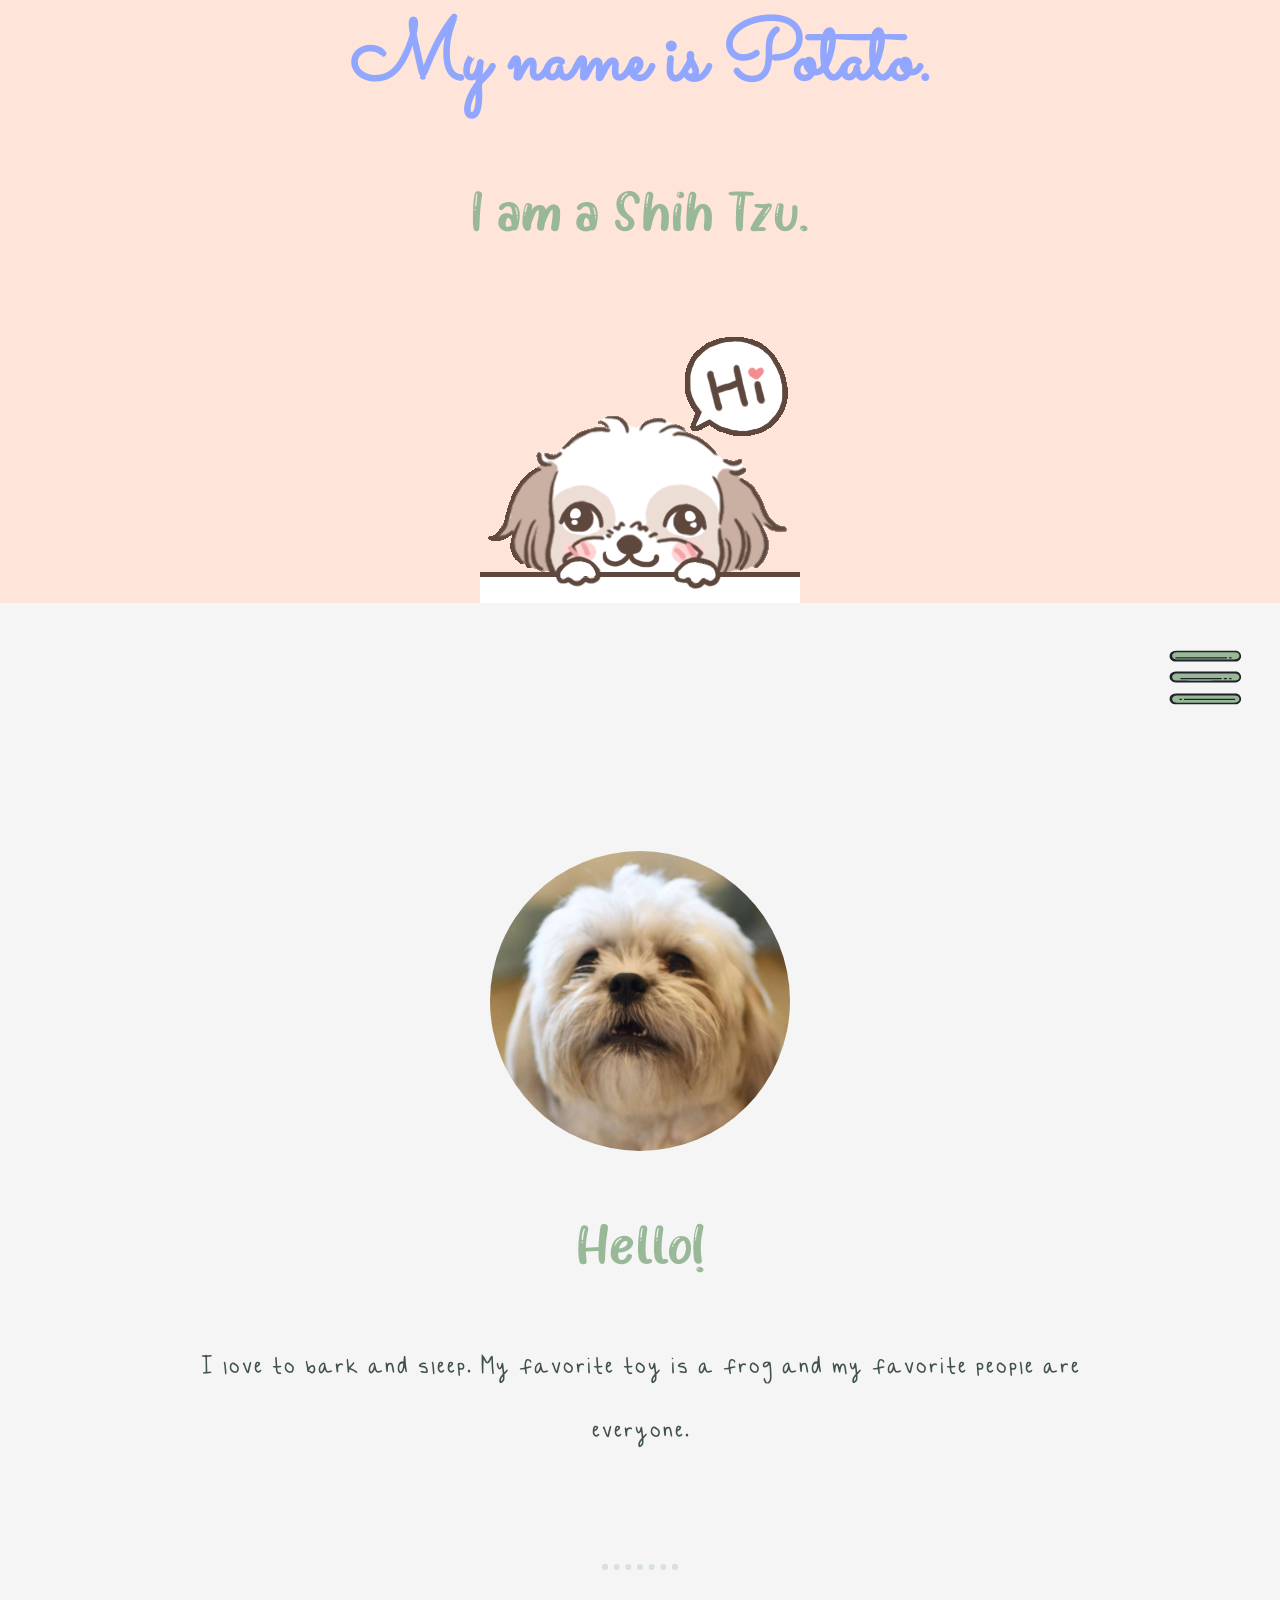
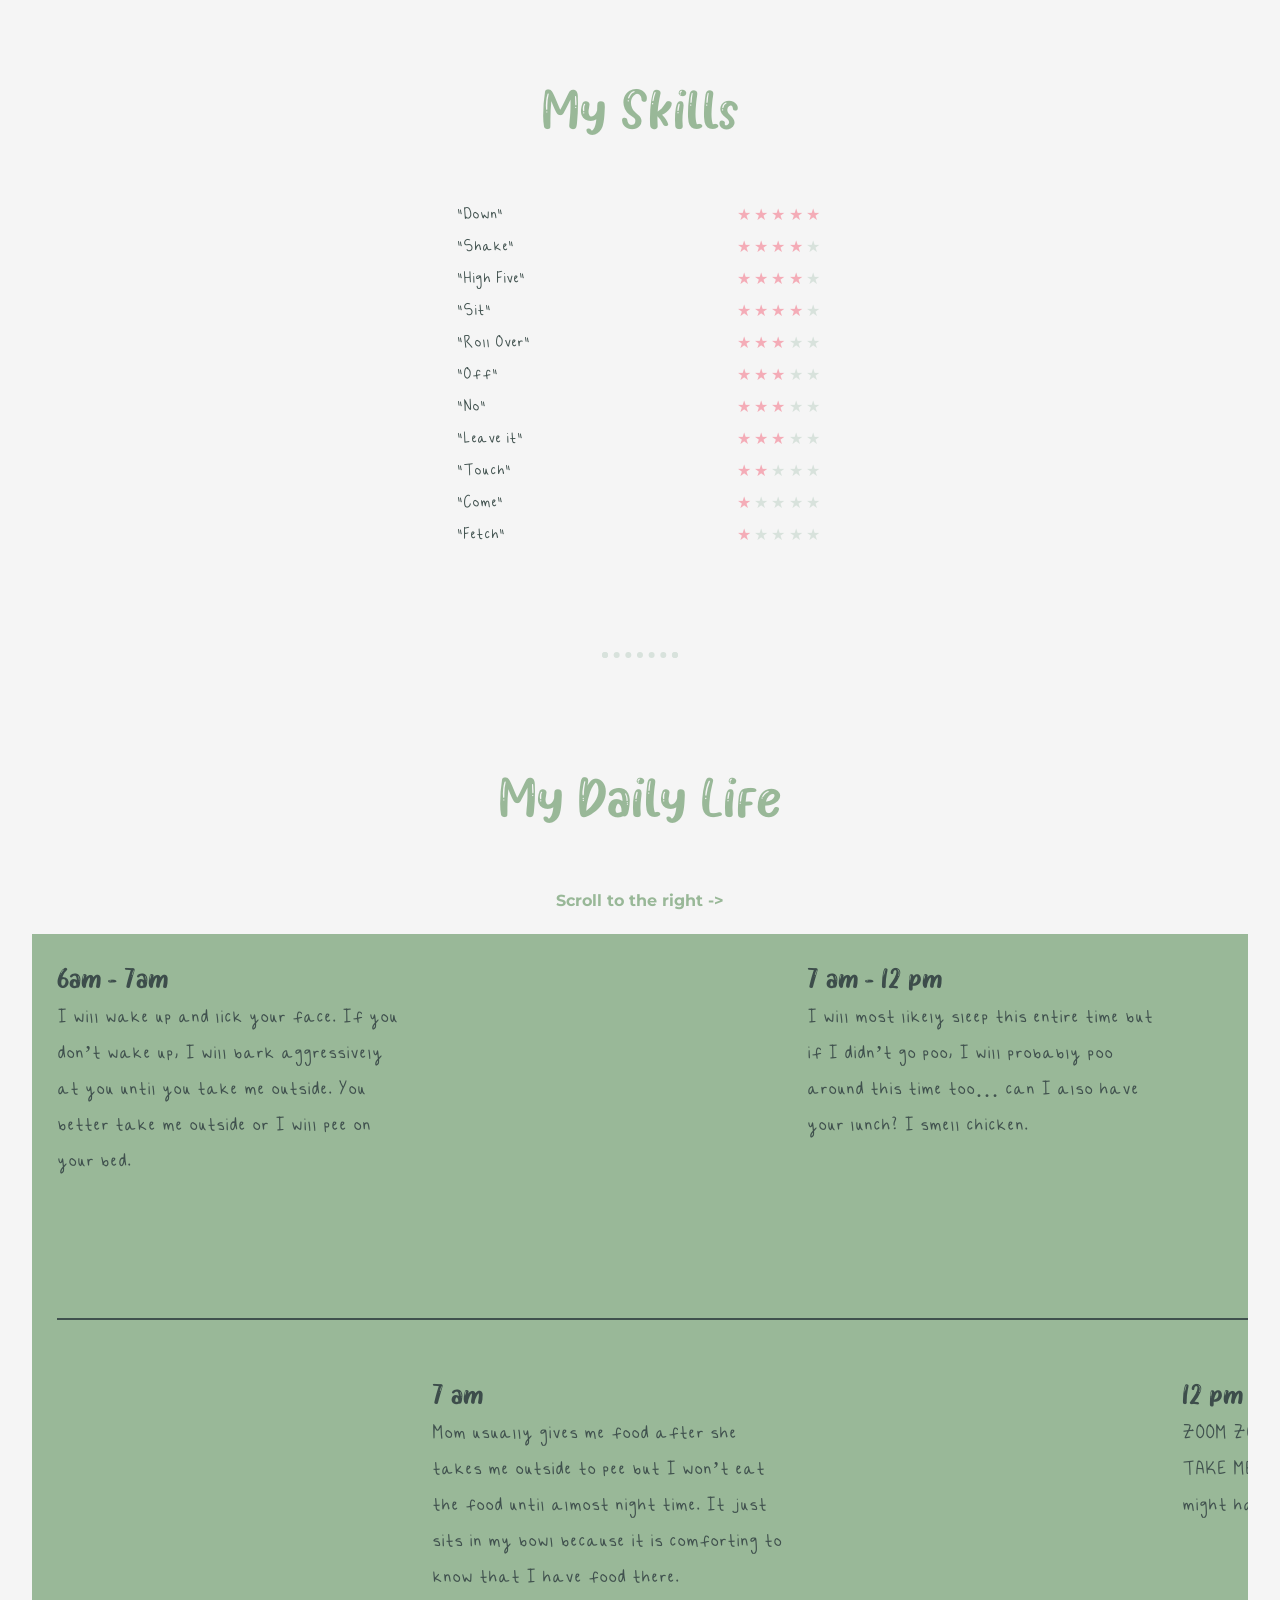
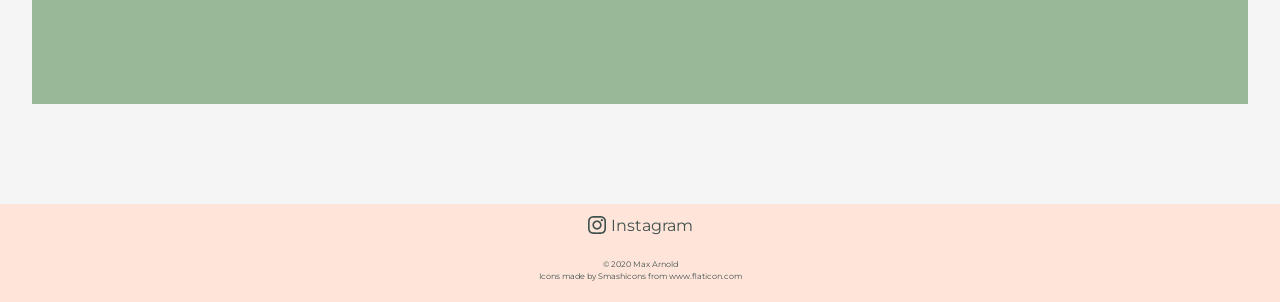
==== index.html @ bcbcc89c "added new hamburger menu" ====
<!DOCTYPE html>

<html lang="en-US"">

<head>
    <title>Potato</title>
    <meta http-equiv="content-type" content="text/html;charset=utf-8">
    <meta name="viewport" content="width=device-width, initial-scale=1">
    <!-- <meta name="description" content="Max's personal website. It's a work in progress.">
    <meta property="og:image" content="img/max_at_engineering.jpg">
    <meta property="og:description" content="Max's personal website. It's a work in progress.">
    <meta property="og:title" content="Max Arnold">
    <meta name="twitter:title" content="Max Arnold"> -->
    <link rel="shortcut icon" href="favicon/favicon_stock/favicon.ico" type="image/x-icon">
    <link rel="apple-touch-icon" sizes="180x180" href="favicon/favicon_stock/apple-touch-icon.png">
    <link rel="icon" type="image/png" sizes="32x32" href="favicon/favicon_stock/favicon-32x32.png">
    <link rel="icon" type="image/png" sizes="16x16" href="favicon/favicon_stock/favicon-16x16.png">
    <link rel="manifest" href="favicon/favicon_stock/site.webmanifest">
    <link rel="stylesheet" href="css/main.css">
    <link rel="stylesheet" href="https://fonts.googleapis.com/css?family=Merriweather|Montserrat|Sacramento">
    <link rel="stylesheet" href="https://www.fontspace.com/plavea-font-f48588">
</head>

<body>
    <header>
        <h1>My name is Potato.</h1>
        <h2>I am a Shih Tzu.</h2>
        <img src="img/profile/no-loop-potato.gif" alt="An animation of a shih tzu saying 'Hi'" class="gif">
        
    </header>
    <nav>
        <svg width="399px" height="398px" viewBox="0 0 399 398" version="1.1" xmlns:xlink="http://www.w3.org/1999/xlink" xmlns="http://www.w3.org/2000/svg">
            <desc>Created with Lunacy</desc>
            <g id="icons8-menu">
                <g id="surface8550592">
                <path class="bg_circle" d="M199 398C89.0991 398 0 308.901 0 199C0 89.0991 89.0991 0 199 0C308.901 0 398 89.0991 398 199C398 308.901 308.901 398 199 398L199 398Z" id="Shape" fill="none" fill-rule="evenodd" stroke="none" />
                <path d="M202.346 0.547825L16.654 0.547825C16.654 0.547825 0 -4.21114 0 14.3238C0 32.8588 16.654 28.6877 16.654 28.6877L202.346 28.6877C202.346 28.6877 217 21.3588 217 14.3238C217 7.28887 202.346 0.547825 202.346 0.547825ZM199.692 64.1841L14 64.1841C14 64.1841 2.5 66.7889 2.5 79.8239C2.5 92.8589 14 92.324 14 92.324L199.692 92.324C199.692 92.324 216.5 93.3589 216.5 79.8239C216.5 66.2889 199.692 64.1841 199.692 64.1841ZM8.17471 134.324L193.867 134.324C193.867 134.324 216 133.039 216.5 149.324C217 165.609 193.867 162.464 193.867 162.464L8.17471 162.464C8.17471 162.464 0.520881 162.723 0.0208627 149.188C-0.479155 135.653 8.17471 134.324 8.17471 134.324Z" transform="translate(88.50003 119.67615)" id="Shape" fill="#99B898" fill-rule="evenodd" stroke="none" />
                <path d="M205.517 33.6777L19.7127 33.6777C8.88384 33.6777 6.19248e-06 26.695 0 16.91C-6.19248e-06 7.12506 8.4963 0.249969 19.7127 0L205.517 0C216.058 3.05288e-05 222.962 8.55803 223 17C223.039 25.442 215.819 33.5527 205.517 33.6777ZM124.213 27.4962L124.212 27.4962C86.0992 27.5524 47.0265 27.6102 22.5024 27.4605C11.8584 27.198 8.00267 21.0388 8.00267 15.911C8.00267 10.7832 12.3451 5.03482 22.5024 4.91C36.6131 4.91003 54.2688 4.92627 73.3953 4.94387C116.763 4.98376 167.692 5.03061 202.003 4.91119C212.382 4.92813 217.496 10.2831 217.496 15.9109C217.496 21.5388 213.289 27.3231 202.035 27.4605C181.049 27.4122 152.903 27.4538 124.213 27.4962ZM205.517 98.7038L19.7127 98.7038C8.88384 98.7038 6.19248e-06 91.721 0 81.9361C-6.19248e-06 72.1512 8.4963 65.2761 19.7127 65.0261L205.517 65.0261C216.058 65.0261 222.962 73.5841 223 82.0261C223.039 90.4681 215.819 98.5788 205.517 98.7038ZM124.211 93.2402L124.208 93.2402C86.0959 93.2965 47.0237 93.3542 22.4998 93.2046C11.8557 92.9421 8.00004 86.7828 8.00004 81.655C8.00004 76.5272 12.3425 70.7789 22.4998 70.6541C36.6107 70.6541 54.2668 70.6704 73.3936 70.688L73.4053 70.688C116.77 70.7278 167.692 70.7747 202 70.6553C212.379 70.6722 217.493 76.0272 217.493 81.655C217.493 87.2829 213.286 93.0672 202.033 93.2046C181.051 93.1563 152.912 93.1978 124.229 93.2402L124.225 93.2402L124.213 93.2402L124.211 93.2402ZM19.7127 166.91L205.517 166.91C215.819 166.785 223.039 158.674 223 150.232C222.962 141.79 216.058 133.232 205.517 133.232L19.7127 133.232C8.4963 133.482 -6.19248e-06 140.357 0 150.142C6.19248e-06 159.927 8.88384 166.91 19.7127 166.91ZM22.4998 161.815C47.0241 161.964 86.0972 161.907 124.21 161.85C152.9 161.808 181.046 161.766 202.033 161.815C213.286 161.677 217.493 155.893 217.493 150.265C217.493 144.637 212.379 139.282 202 139.265C167.689 139.385 116.761 139.338 73.3936 139.298C54.2668 139.281 36.6107 139.264 22.4998 139.264C12.3425 139.389 8.00004 145.137 8.00004 150.265C8.00004 155.393 11.8557 161.552 22.4998 161.815Z" transform="translate(86.00003 117.09)" id="Shape" fill="#1F212B" fill-rule="evenodd" stroke="none" />
                <path d="M160.366 3.98L1.39922 3.98C0.621875 3.98 0 3.07845 0 1.97901C0 0.879558 0.621875 0 1.39922 0L160.366 0C161.143 0 161.765 0.879558 161.765 1.97901C161.765 3.07845 161.143 3.98 160.366 3.98ZM174.436 3.98L168.808 3.98C168.031 3.98 167.393 3.07845 167.393 1.97901C167.393 0.879558 168.031 0 168.808 0L174.436 0C175.198 0 175.835 0.879558 175.835 1.97901C175.835 3.07845 175.198 3.98 174.436 3.98ZM16.8683 68.6861L143.482 68.6861C144.259 68.6861 144.881 67.7846 144.881 66.6851C144.881 65.6077 144.259 64.7061 143.482 64.7061L16.8683 64.7061C16.1065 64.7061 15.4691 65.6077 15.4691 66.6851C15.4691 67.7846 16.1065 68.6861 16.8683 68.6861ZM151.924 68.6861L160.366 68.6861C161.143 68.6861 161.765 67.7846 161.765 66.6851C161.765 65.6077 161.143 64.7061 160.366 64.7061L151.924 64.7061C151.147 64.7061 150.509 65.6077 150.509 66.6851C150.509 67.7846 151.147 68.6861 151.924 68.6861ZM174.436 68.6861L168.808 68.6861C168.031 68.6861 167.393 67.7846 167.393 66.6851C167.393 65.6077 168.031 64.7061 168.808 64.7061L174.436 64.7061C175.198 64.7061 175.835 65.6077 175.835 66.6851C175.835 67.7846 175.198 68.6861 174.436 68.6861ZM19.6824 133.392L14.0545 133.392C13.2927 133.392 12.6552 132.513 12.6552 131.413C12.6552 130.314 13.2927 129.412 14.0545 129.412L19.6824 129.412C20.4598 129.412 21.0972 130.314 21.0972 131.413C21.0972 132.513 20.4598 133.392 19.6824 133.392ZM28.1243 133.392L185.676 133.392C186.454 133.392 187.091 132.513 187.091 131.413C187.091 130.314 186.454 129.412 185.676 129.412L28.1243 129.412C27.3469 129.412 26.7251 130.314 26.7251 131.413C26.7251 132.513 27.3469 133.392 28.1243 133.392Z" transform="translate(103.754944 137.10791)" id="Shape" fill="#1F212B" fill-rule="evenodd" stroke="none" />
                </g>
            </g>
        </svg>
    </nav>
    <main>
        <section class="profile">
        <img class="pro" src="img/profile/ears_down300px.jpg" srcset="img/profile/ears_down1000px.jpg, img/profile/ears_down600px.jpg, img/profile/ears_down300px.jpg"alt="Potato with her ears down.">
        <h2>Hello!</h2>
        <p>I love to bark and sleep. My favorite toy is a frog and my favorite people are everyone.</p>
        </section>
        <hr>
        <section class="skills">
            <h2>My Skills</h2>
            <!-- Ranking of skills: 54443222211 -->
            <table>
                <tr>
                    <td>"Down"</td>
                    <td><span class="star">★</span><span class="star">★</span><span class="star">★</span><span class="star">★</span><span class="star">★</span></td>
                </tr>
                <tr>
                    <td>"Shake"</td>
                    <td><span class="star">★</span><span class="star">★</span><span class="star">★</span><span class="star">★</span><span>★</span></td>
                </tr>
                <tr>
                    <td>"High Five"</td>
                    <td><span class="star">★</span><span class="star">★</span><span class="star">★</span><span class="star">★</span><span>★</span></td>
                </tr>
                <tr>
                    <td>"Sit"</td>
                    <td><span class="star">★</span><span class="star">★</span><span class="star">★</span><span class="star">★</span><span>★</span></td>
                </tr>
                <tr>
                    <td>"Roll Over"</td>
                    <td><span class="star">★</span><span class="star">★</span><span class="star">★</span><span>★</span><span>★</span></td>
                </tr>
                <tr>
                    <td>"Off"</td>
                    <td><span class="star">★</span><span class="star">★</span><span class="star">★</span><span>★</span><span>★</span></td>
                </tr>
                <tr>
                    <td>"No"</td>
                    <td><span class="star">★</span><span class="star">★</span><span class="star">★</span><span>★</span><span>★</span></td>
                </tr>
                <tr>
                    <td>"Leave it"</td>
                    <td><span class="star">★</span><span class="star">★</span><span class="star">★</span><span>★</span><span>★</span></td>
                </tr>
                <tr>
                    <td>"Touch"</td>
                    <td><span class="star">★</span><span class="star">★</span><span>★</span><span>★</span><span>★</span></td>
                </tr>
                <tr>
                    <td>"Come"</td>
                    <td><span class="star">★</span><span>★</span><span>★</span><span>★</span><span>★</span></td>
                </tr>
                <tr>
                    <td>"Fetch"</td>
                    <td><span class="star">★</span><span>★</span><span>★</span><span>★</span><span>★</span></td>
                </tr>
            </table>
        </section>
        <hr>
        <section class="daily_life">
            <h2>My Daily Life</h2>
            <h4 class="directions">Scroll to the right -></h4>
            <div>
                <ul class="yscroll">
                    <li class="box box1"><h3>6am - 7am</h3>I will wake up and lick your face. If you don’t wake up, I will bark aggressively at you until you take me outside. You better take me outside or I will pee on your bed.</li>
                    <li class="box box2"><h3>7 am</h3>Mom usually gives me food after she takes me outside to pee but I won’t eat the food until almost night time. It just sits in my bowl because it is comforting to know that I have food there.</li>
                    <li class="box box3"><h3>7 am - 12 pm</h3>I will most likely sleep this entire time but if I didn’t go poo, I will probably poo around this time too… can I also have your lunch? I smell chicken.</li>
                    <li class="box box4"><h3>12 pm - 3pm</h3>ZOOM ZOOM, I’M A RACE CAR. PLEASE TAKE ME ON WALKS! I’M BORED. Also, I might have to pee.</li>
                    <li class="box box5"><h3>3 pm - 4pm</h3>Hmm, kinda tired from all that running around. Let me just nap…</li>
                    <li class="box box6"><h3>5pm - 9pm</h3>OOOH ENERGIZED AGAIN!!! LET'S PLAY! I’m also hungry. Gimme food please. You hungry? You should eat. You look skinny. I need to pee.</li>
                    <li class="box box7"><h3>9pm - 12am</h3>Can we go pee again please? Sorry, I have a small bladder. Good night, thanks for being with me.</li>
                    <hr>
                </ul>
            </div>
        </section>
<!-- 
        <section class="gallery">
            <figure>
                <div class="container"><img src="img/gallery/couch_potato-g.jpeg" alt=""></div>
            </figure>
            <figure>
                <div class="container"><img src="img/gallery/floor_potato-g.jpeg" alt=""></div>
            </figure>
            <figure>
                <div class="container"><img src="" alt=""></div>
                <figcaption></figcaption>
            </figure>
            <figure>
                <div class="container"><img src="" alt=""></div>
                <figcaption></figcaption>
            </figure>
            <figure>
                <div class="container"><img src="" alt=""></div>
                <figcaption></figcaption>
            </figure>
            <figure>
                <div class="container"><img src="" alt=""></div>
                <figcaption></figcaption>
            </figure>
            <figure>
                <div class="container"><img src="" alt=""></div>
                <figcaption></figcaption>
            </figure>
            <figure>
                <div class="container"><img src="" alt=""></div>
                <figcaption></figcaption>
            </figure>
            <figure>
                <div class="container"><img src="" alt=""></div>
                <figcaption></figcaption>
            </figure>
        </section> -->

    </main>
    <footer>
        
        <a href="https://www.instagram.com/potato.the.shihtzu/"><img src="img/icons/png/insta_blank.png" srcset="img/icons/svg/insta_blank.svg, img/icons/png/insta_blank.png" alt="instagram logo">Instagram</a>
        <div>
            <p>© 2020 Max Arnold</p>
            <p>Icons made by <a href="https://www.flaticon.com/authors/smashicons" title="Smashicons">Smashicons</a> from <a href="https://www.flaticon.com/" title="Flaticon">www.flaticon.com</a></p>
        </div>
    </footer>
    <script src="https://ajax.googleapis.com/ajax/libs/jquery/3.5.1/jquery.min.js"></script>
    <script src="js/main.js"></script>
</body>
</html>
---- css/main.css ----
@font-face {
	font-family: "Plavea Solid";
	src: url("../fonts/plavea/PlaveaSolid-Yzyjj.ttf") format("truetype");
}

@font-face {
	font-family: "Plavea Shine";
	src: url("../fonts/plavea/PlaveaShine-8M4XD.otf") format("opentype");
}

@font-face {
	font-family: "basic-font";
	src: url("../fonts/BasicFontRegular-GOOlD.ttf") format("truetype");
}

/* Color Palette #D8E2DC#FFE5D9#FFCAD4#F4ACB7#9D8189 */
/* Alternate Colors #3D4D4B#aee7e8#59c0c2#00a79d#99b898#feceab#ff847c#e84a5f */
/* ### ELEMENT STYLES ### */
body {
	margin: 0;
	font-family: "basic-font", serif;
	font-size: 100%;
	width: 100%;
	text-align: center;
	line-height: 1.5;
	background: #f5f5f5;
	color: #40514e;
}

h1 {
	font-family: "Sacramento", cursive;
	color: #91a6ff;
	font-size: 5.25rem;
	margin: 0;
}

h2,
h3,
h4,
h5,
h6 {
	color: #99b898;
	font-family: "Montserrat", sans-serif;
}

h2 {
	font-size: 3.5rem;
	font-family: "Plavea Shine", "Plavea Solid", sans-serif;
	font-weight: lighter;
}

p {
	font-size: 2rem;
}

li.box {
	font-size: 1.5rem;
}

table tr td:first-of-type {
	font-size: 1.25rem;
}

header {
	background: #ffe5d9;
}

section {
	margin-top: 100px;
}

section p {
	width: 70%;
	margin: 25px auto;
	line-height: 2;
}

hr {
	border: dotted 6px #d8e2dc;
	border-bottom: none;
	width: 5%;
	margin: 100px auto;
}

li {
	list-style-type: none;
}

footer {
	background: #ffe5d9;
	font-family: "Montserrat", sans-serif;
	padding: 10px 0 10px;
}

footer img {
	width: 18px;
	margin-right: 5px;
	vertical-align: middle;
	position: relative;
	bottom: 2px;
}

footer a,
footer a:visited {
	text-decoration: none;
	color: #40514e;
}
footer a:hover {
	color: #40514ea9;
}

footer div {
	display: flex;
	justify-content: space-around;
	flex-flow: column wrap;
	margin: 20px auto 10px;
	padding: 0;
}
footer div p {
	margin: 0;
	font-size: 0.5rem;
}

/* ### CLASS STYLES ### */

.gif {
	display: block;
	margin: 0 auto;
	position: relative;
	top: 15px;
}

.pro {
	border-radius: 100%;
	width: 300px;
}

/* --- Navigation --- */

nav {
	display: flex;
	justify-content: flex-end;
	padding: 10px;
}

nav svg {
	width: 8rem;
	height: 8rem;
}
nav svg:hover {
	cursor: pointer;
}

nav svg:hover .bg_circle {
	fill: #ffe5d9;
}

/* --- Skills Section --- */

.skills table {
	margin: 50px 25px;
	text-align: left;
	border-collapse: collapse;
}

.skills tr td:first-of-type {
	text-align: left;
}

/* Styling of the stars */
.skills tr td:last-of-type {
	color: #d8e2dc;
	letter-spacing: 0.2rem;
	text-align: right;
}
/* Styling of the stars filled in */
.skills tr td .star {
	color: #f4acb7;
	-webkit-transition: letter-spacing 0.5s;
	transition: letter-spacing 0.5s;
}

/* Hover over the row to see the background*/

.skills tr:hover {
	background: #eff1f0;
}
/* Transitions to larger letter spacing */
.skills tr:hover td:last-of-type span {
	letter-spacing: 0.4rem;
	-webkit-transition: letter-spacing 0.5s;
	transition: letter-spacing 0.5s;
}

.skills tr td {
	width: 100%;
}
/* The skills <hr> is used as a top/bottom border */
.skills hr {
	border: solid 1px #40514e;
	width: 100%;
	margin: 50px auto;
}

@media screen and (min-width: 600px) {
	.skills table {
		width: calc(400px - 2.5vw);
		margin: auto;
	}
}

/* --- Daily Life Section --- */

.daily_life {
	margin: 0 2.5vw 100px;
}
/* Timeline background */
.daily_life > div {
	/* background: url(../img/icons/png/001-moon.png), url(../img/icons/png/002-sunny.png), #99b898; */
	/* background: url(../img/icons/svg/001-moon.svg) right/30% no-repeat, url(../img/icons/svg/002-sunny.svg) left/30% no-repeat, #99b898; */
	/* background: url(../img/icons/png/night-day.jpeg) scroll left/cover no-repeat; */
	background-color: #99b898;
	background-blend-mode: screen;
	width: 100%;
}
/* Grid of the timeline */
.daily_life ul {
	display: grid;
	grid-template-rows: 5fr 1fr 5fr;
	grid-template-columns: auto;
	overflow: auto;
	margin: 0;
	padding: 25px;
	row-gap: 25px;
	column-gap: 25px;
	height: 80vh;
}

/* Event box */

.daily_life .box {
	width: 350px;
	text-align: left;
}

/* Placing the events top and bottom alternating */

.daily_life .box:nth-of-type(odd) {
	grid-row-start: 1;
}

.daily_life .box:nth-of-type(even) {
	grid-row-start: 3;
}

/* Placement of all the events other than the first */

.daily_life .box2 {
	grid-column-start: 2;
}
.daily_life .box3 {
	grid-column-start: 3;
}
.daily_life .box4 {
	grid-column-start: 4;
}
.daily_life .box5 {
	grid-column-start: 5;
}
.daily_life .box6 {
	grid-column-start: 6;
}
.daily_life .box7 {
	grid-column-start: 7;
}

/* Line in the middle */

.daily_life hr {
	grid-row-start: 2;
	grid-column: 1 / 10;
	width: 100%;
	border: solid 1px #40514e;
	height: 0;
	margin: 0;
	align-self: center;
}

.daily_life h3 {
	margin: 0;
	color: #3d4d4b;
	font-family: "Plavea Shine", "Plavea Solid", sans-serif;
	font-weight: lighter;
}

/* --- Gallery Section --- */

section.gallery {
	display: flex;
	flex-flow: column wrap;
	margin: 0 2.5vw 100px;
	gap: 40px;
}

@media screen and (min-width: 600px) {
	section.gallery {
		flex-flow: row wrap;
		gap: 5px;
	}
}

.gallery .container {
	background: #99b898;
	width: 400px;
	padding: 2.5px;
}

.gallery img {
	max-width: 100%;
	vertical-align: middle;
}
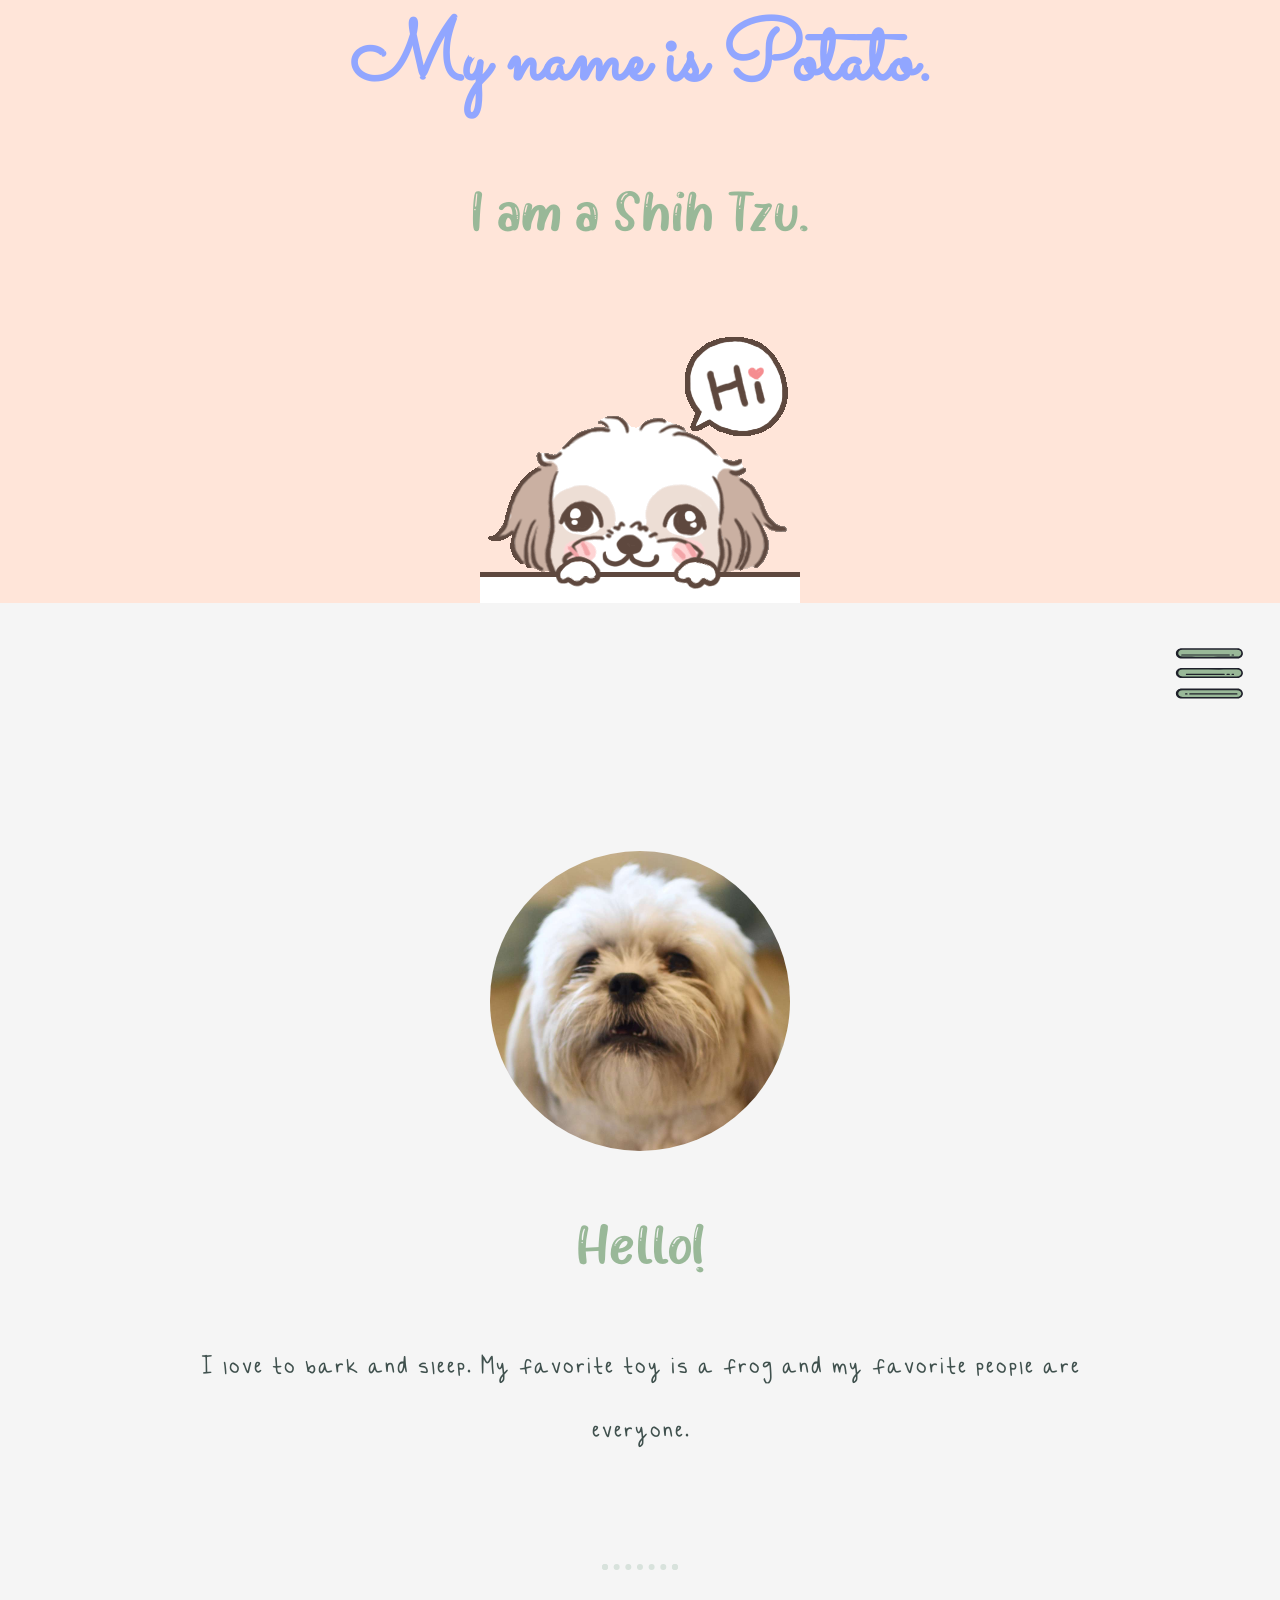
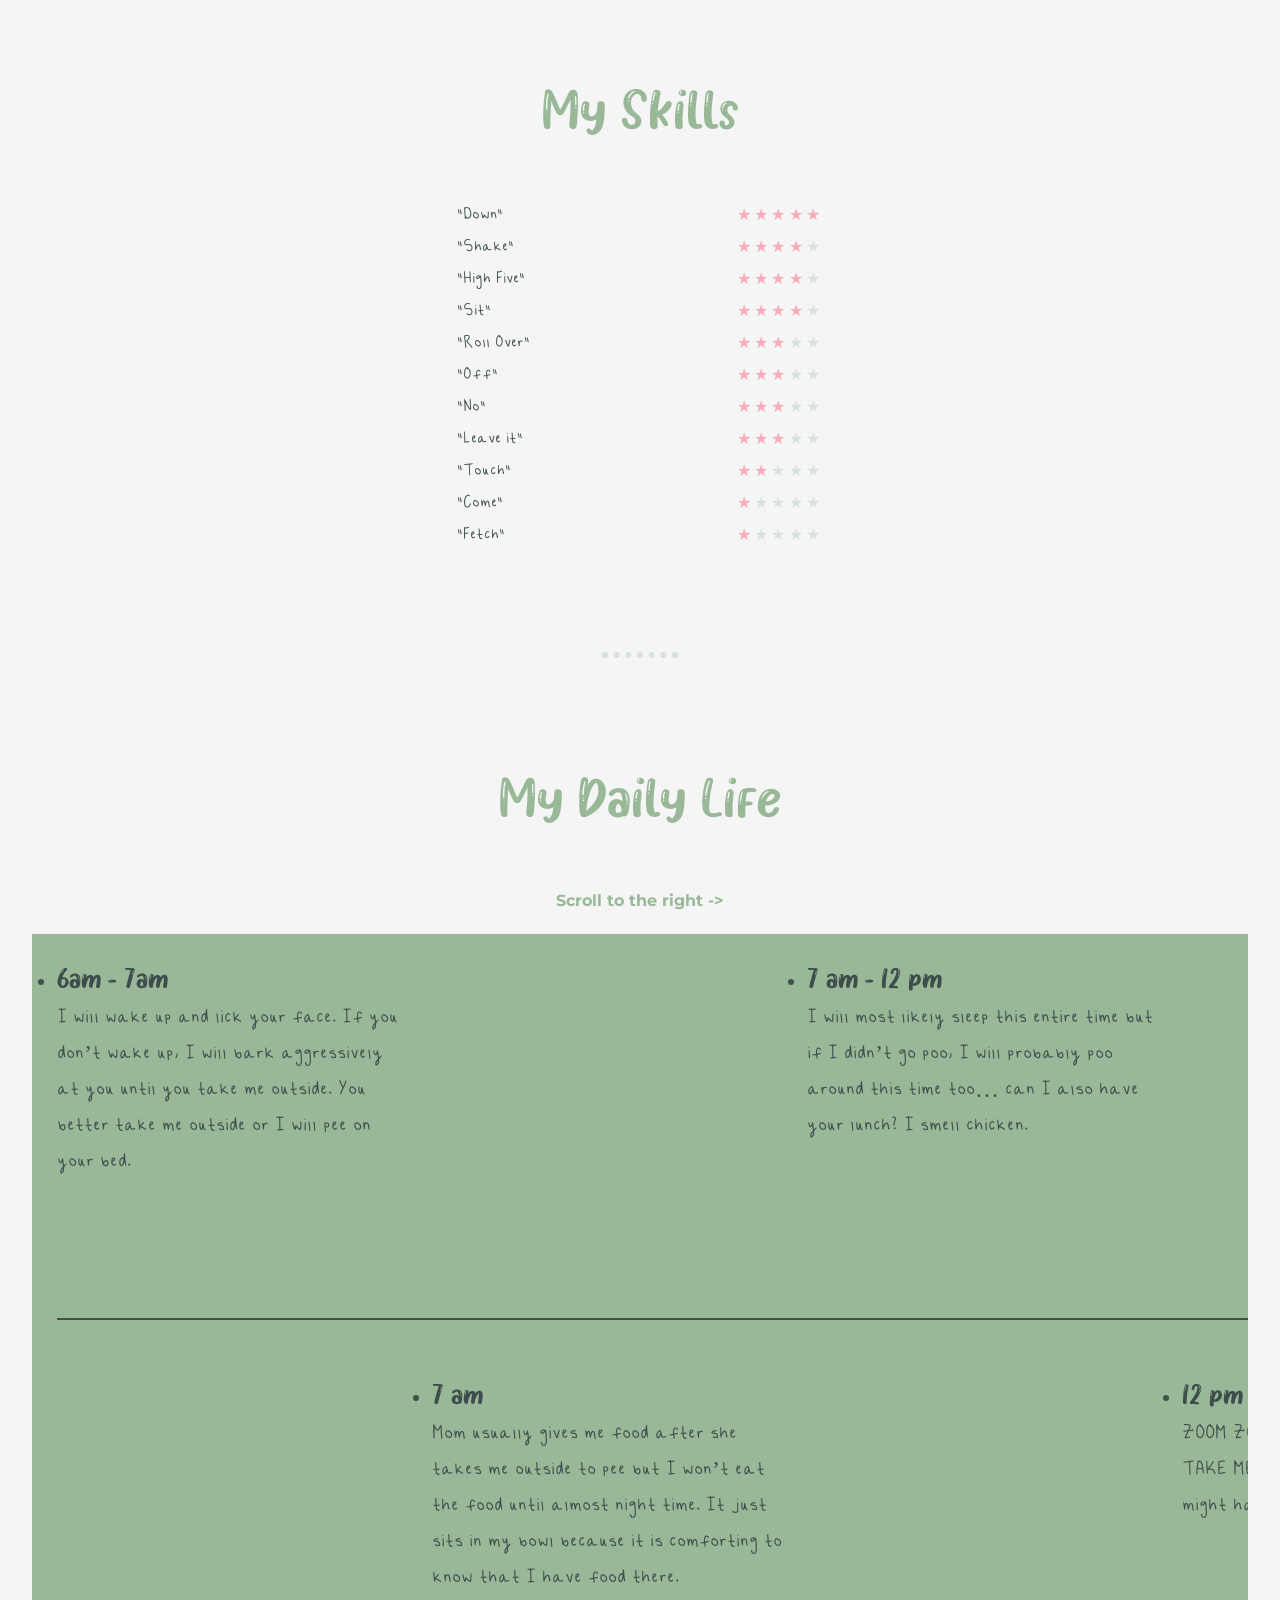
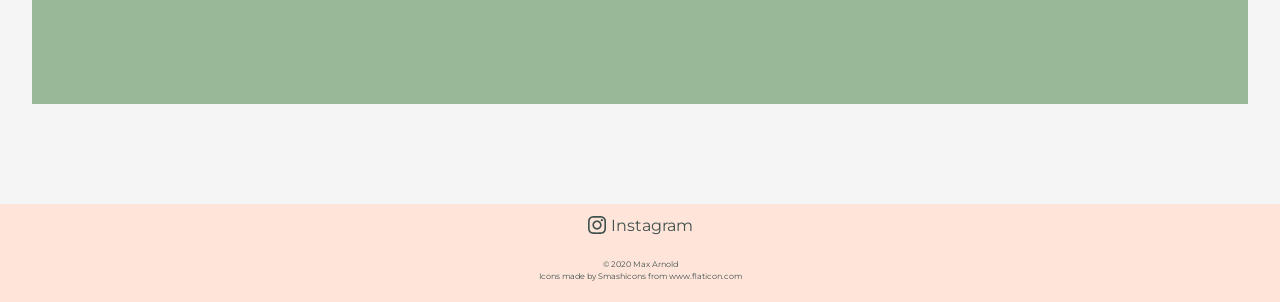
==== commit ff03048d: "added hamburger menu and navigation" ====
--- a/index.html
+++ b/index.html
@@ -19,6 +19,8 @@
     <link rel="stylesheet" href="css/main.css">
     <link rel="stylesheet" href="https://fonts.googleapis.com/css?family=Merriweather|Montserrat|Sacramento">
     <link rel="stylesheet" href="https://www.fontspace.com/plavea-font-f48588">
+    <script src="https://ajax.googleapis.com/ajax/libs/jquery/3.5.1/jquery.min.js" defer></script>
+    <script src="js/main.js" defer></script>
 </head>
 
 <body>
@@ -28,18 +30,26 @@
         <img src="img/profile/no-loop-potato.gif" alt="An animation of a shih tzu saying 'Hi'" class="gif">
         
     </header>
-    <nav>
-        <svg width="399px" height="398px" viewBox="0 0 399 398" version="1.1" xmlns:xlink="http://www.w3.org/1999/xlink" xmlns="http://www.w3.org/2000/svg">
-            <desc>Created with Lunacy</desc>
-            <g id="icons8-menu">
-                <g id="surface8550592">
-                <path class="bg_circle" d="M199 398C89.0991 398 0 308.901 0 199C0 89.0991 89.0991 0 199 0C308.901 0 398 89.0991 398 199C398 308.901 308.901 398 199 398L199 398Z" id="Shape" fill="none" fill-rule="evenodd" stroke="none" />
-                <path d="M202.346 0.547825L16.654 0.547825C16.654 0.547825 0 -4.21114 0 14.3238C0 32.8588 16.654 28.6877 16.654 28.6877L202.346 28.6877C202.346 28.6877 217 21.3588 217 14.3238C217 7.28887 202.346 0.547825 202.346 0.547825ZM199.692 64.1841L14 64.1841C14 64.1841 2.5 66.7889 2.5 79.8239C2.5 92.8589 14 92.324 14 92.324L199.692 92.324C199.692 92.324 216.5 93.3589 216.5 79.8239C216.5 66.2889 199.692 64.1841 199.692 64.1841ZM8.17471 134.324L193.867 134.324C193.867 134.324 216 133.039 216.5 149.324C217 165.609 193.867 162.464 193.867 162.464L8.17471 162.464C8.17471 162.464 0.520881 162.723 0.0208627 149.188C-0.479155 135.653 8.17471 134.324 8.17471 134.324Z" transform="translate(88.50003 119.67615)" id="Shape" fill="#99B898" fill-rule="evenodd" stroke="none" />
-                <path d="M205.517 33.6777L19.7127 33.6777C8.88384 33.6777 6.19248e-06 26.695 0 16.91C-6.19248e-06 7.12506 8.4963 0.249969 19.7127 0L205.517 0C216.058 3.05288e-05 222.962 8.55803 223 17C223.039 25.442 215.819 33.5527 205.517 33.6777ZM124.213 27.4962L124.212 27.4962C86.0992 27.5524 47.0265 27.6102 22.5024 27.4605C11.8584 27.198 8.00267 21.0388 8.00267 15.911C8.00267 10.7832 12.3451 5.03482 22.5024 4.91C36.6131 4.91003 54.2688 4.92627 73.3953 4.94387C116.763 4.98376 167.692 5.03061 202.003 4.91119C212.382 4.92813 217.496 10.2831 217.496 15.9109C217.496 21.5388 213.289 27.3231 202.035 27.4605C181.049 27.4122 152.903 27.4538 124.213 27.4962ZM205.517 98.7038L19.7127 98.7038C8.88384 98.7038 6.19248e-06 91.721 0 81.9361C-6.19248e-06 72.1512 8.4963 65.2761 19.7127 65.0261L205.517 65.0261C216.058 65.0261 222.962 73.5841 223 82.0261C223.039 90.4681 215.819 98.5788 205.517 98.7038ZM124.211 93.2402L124.208 93.2402C86.0959 93.2965 47.0237 93.3542 22.4998 93.2046C11.8557 92.9421 8.00004 86.7828 8.00004 81.655C8.00004 76.5272 12.3425 70.7789 22.4998 70.6541C36.6107 70.6541 54.2668 70.6704 73.3936 70.688L73.4053 70.688C116.77 70.7278 167.692 70.7747 202 70.6553C212.379 70.6722 217.493 76.0272 217.493 81.655C217.493 87.2829 213.286 93.0672 202.033 93.2046C181.051 93.1563 152.912 93.1978 124.229 93.2402L124.225 93.2402L124.213 93.2402L124.211 93.2402ZM19.7127 166.91L205.517 166.91C215.819 166.785 223.039 158.674 223 150.232C222.962 141.79 216.058 133.232 205.517 133.232L19.7127 133.232C8.4963 133.482 -6.19248e-06 140.357 0 150.142C6.19248e-06 159.927 8.88384 166.91 19.7127 166.91ZM22.4998 161.815C47.0241 161.964 86.0972 161.907 124.21 161.85C152.9 161.808 181.046 161.766 202.033 161.815C213.286 161.677 217.493 155.893 217.493 150.265C217.493 144.637 212.379 139.282 202 139.265C167.689 139.385 116.761 139.338 73.3936 139.298C54.2668 139.281 36.6107 139.264 22.4998 139.264C12.3425 139.389 8.00004 145.137 8.00004 150.265C8.00004 155.393 11.8557 161.552 22.4998 161.815Z" transform="translate(86.00003 117.09)" id="Shape" fill="#1F212B" fill-rule="evenodd" stroke="none" />
-                <path d="M160.366 3.98L1.39922 3.98C0.621875 3.98 0 3.07845 0 1.97901C0 0.879558 0.621875 0 1.39922 0L160.366 0C161.143 0 161.765 0.879558 161.765 1.97901C161.765 3.07845 161.143 3.98 160.366 3.98ZM174.436 3.98L168.808 3.98C168.031 3.98 167.393 3.07845 167.393 1.97901C167.393 0.879558 168.031 0 168.808 0L174.436 0C175.198 0 175.835 0.879558 175.835 1.97901C175.835 3.07845 175.198 3.98 174.436 3.98ZM16.8683 68.6861L143.482 68.6861C144.259 68.6861 144.881 67.7846 144.881 66.6851C144.881 65.6077 144.259 64.7061 143.482 64.7061L16.8683 64.7061C16.1065 64.7061 15.4691 65.6077 15.4691 66.6851C15.4691 67.7846 16.1065 68.6861 16.8683 68.6861ZM151.924 68.6861L160.366 68.6861C161.143 68.6861 161.765 67.7846 161.765 66.6851C161.765 65.6077 161.143 64.7061 160.366 64.7061L151.924 64.7061C151.147 64.7061 150.509 65.6077 150.509 66.6851C150.509 67.7846 151.147 68.6861 151.924 68.6861ZM174.436 68.6861L168.808 68.6861C168.031 68.6861 167.393 67.7846 167.393 66.6851C167.393 65.6077 168.031 64.7061 168.808 64.7061L174.436 64.7061C175.198 64.7061 175.835 65.6077 175.835 66.6851C175.835 67.7846 175.198 68.6861 174.436 68.6861ZM19.6824 133.392L14.0545 133.392C13.2927 133.392 12.6552 132.513 12.6552 131.413C12.6552 130.314 13.2927 129.412 14.0545 129.412L19.6824 129.412C20.4598 129.412 21.0972 130.314 21.0972 131.413C21.0972 132.513 20.4598 133.392 19.6824 133.392ZM28.1243 133.392L185.676 133.392C186.454 133.392 187.091 132.513 187.091 131.413C187.091 130.314 186.454 129.412 185.676 129.412L28.1243 129.412C27.3469 129.412 26.7251 130.314 26.7251 131.413C26.7251 132.513 27.3469 133.392 28.1243 133.392Z" transform="translate(103.754944 137.10791)" id="Shape" fill="#1F212B" fill-rule="evenodd" stroke="none" />
+    <nav> 
+        <div>
+            <svg class="nav_button" width="399px" height="398px" viewBox="0 0 399 398" version="1.1" xmlns:xlink="http://www.w3.org/1999/xlink" xmlns="http://www.w3.org/2000/svg">
+                <desc>Created with Lunacy</desc>
+                <g id="icons8-menu">
+                    <g id="surface8550592">
+                    <path class="bg_circle" d="M199 398C89.0991 398 0 308.901 0 199C0 89.0991 89.0991 0 199 0C308.901 0 398 89.0991 398 199C398 308.901 308.901 398 199 398L199 398Z" id="Shape" fill="none" fill-rule="evenodd" stroke="none" />
+                    <path d="M202.346 0.547825L16.654 0.547825C16.654 0.547825 0 -4.21114 0 14.3238C0 32.8588 16.654 28.6877 16.654 28.6877L202.346 28.6877C202.346 28.6877 217 21.3588 217 14.3238C217 7.28887 202.346 0.547825 202.346 0.547825ZM199.692 64.1841L14 64.1841C14 64.1841 2.5 66.7889 2.5 79.8239C2.5 92.8589 14 92.324 14 92.324L199.692 92.324C199.692 92.324 216.5 93.3589 216.5 79.8239C216.5 66.2889 199.692 64.1841 199.692 64.1841ZM8.17471 134.324L193.867 134.324C193.867 134.324 216 133.039 216.5 149.324C217 165.609 193.867 162.464 193.867 162.464L8.17471 162.464C8.17471 162.464 0.520881 162.723 0.0208627 149.188C-0.479155 135.653 8.17471 134.324 8.17471 134.324Z" transform="translate(88.50003 119.67615)" id="Shape" fill="#99B898" fill-rule="evenodd" stroke="none" />
+                    <path d="M205.517 33.6777L19.7127 33.6777C8.88384 33.6777 6.19248e-06 26.695 0 16.91C-6.19248e-06 7.12506 8.4963 0.249969 19.7127 0L205.517 0C216.058 3.05288e-05 222.962 8.55803 223 17C223.039 25.442 215.819 33.5527 205.517 33.6777ZM124.213 27.4962L124.212 27.4962C86.0992 27.5524 47.0265 27.6102 22.5024 27.4605C11.8584 27.198 8.00267 21.0388 8.00267 15.911C8.00267 10.7832 12.3451 5.03482 22.5024 4.91C36.6131 4.91003 54.2688 4.92627 73.3953 4.94387C116.763 4.98376 167.692 5.03061 202.003 4.91119C212.382 4.92813 217.496 10.2831 217.496 15.9109C217.496 21.5388 213.289 27.3231 202.035 27.4605C181.049 27.4122 152.903 27.4538 124.213 27.4962ZM205.517 98.7038L19.7127 98.7038C8.88384 98.7038 6.19248e-06 91.721 0 81.9361C-6.19248e-06 72.1512 8.4963 65.2761 19.7127 65.0261L205.517 65.0261C216.058 65.0261 222.962 73.5841 223 82.0261C223.039 90.4681 215.819 98.5788 205.517 98.7038ZM124.211 93.2402L124.208 93.2402C86.0959 93.2965 47.0237 93.3542 22.4998 93.2046C11.8557 92.9421 8.00004 86.7828 8.00004 81.655C8.00004 76.5272 12.3425 70.7789 22.4998 70.6541C36.6107 70.6541 54.2668 70.6704 73.3936 70.688L73.4053 70.688C116.77 70.7278 167.692 70.7747 202 70.6553C212.379 70.6722 217.493 76.0272 217.493 81.655C217.493 87.2829 213.286 93.0672 202.033 93.2046C181.051 93.1563 152.912 93.1978 124.229 93.2402L124.225 93.2402L124.213 93.2402L124.211 93.2402ZM19.7127 166.91L205.517 166.91C215.819 166.785 223.039 158.674 223 150.232C222.962 141.79 216.058 133.232 205.517 133.232L19.7127 133.232C8.4963 133.482 -6.19248e-06 140.357 0 150.142C6.19248e-06 159.927 8.88384 166.91 19.7127 166.91ZM22.4998 161.815C47.0241 161.964 86.0972 161.907 124.21 161.85C152.9 161.808 181.046 161.766 202.033 161.815C213.286 161.677 217.493 155.893 217.493 150.265C217.493 144.637 212.379 139.282 202 139.265C167.689 139.385 116.761 139.338 73.3936 139.298C54.2668 139.281 36.6107 139.264 22.4998 139.264C12.3425 139.389 8.00004 145.137 8.00004 150.265C8.00004 155.393 11.8557 161.552 22.4998 161.815Z" transform="translate(86.00003 117.09)" id="Shape" fill="#1F212B" fill-rule="evenodd" stroke="none" />
+                    <path d="M160.366 3.98L1.39922 3.98C0.621875 3.98 0 3.07845 0 1.97901C0 0.879558 0.621875 0 1.39922 0L160.366 0C161.143 0 161.765 0.879558 161.765 1.97901C161.765 3.07845 161.143 3.98 160.366 3.98ZM174.436 3.98L168.808 3.98C168.031 3.98 167.393 3.07845 167.393 1.97901C167.393 0.879558 168.031 0 168.808 0L174.436 0C175.198 0 175.835 0.879558 175.835 1.97901C175.835 3.07845 175.198 3.98 174.436 3.98ZM16.8683 68.6861L143.482 68.6861C144.259 68.6861 144.881 67.7846 144.881 66.6851C144.881 65.6077 144.259 64.7061 143.482 64.7061L16.8683 64.7061C16.1065 64.7061 15.4691 65.6077 15.4691 66.6851C15.4691 67.7846 16.1065 68.6861 16.8683 68.6861ZM151.924 68.6861L160.366 68.6861C161.143 68.6861 161.765 67.7846 161.765 66.6851C161.765 65.6077 161.143 64.7061 160.366 64.7061L151.924 64.7061C151.147 64.7061 150.509 65.6077 150.509 66.6851C150.509 67.7846 151.147 68.6861 151.924 68.6861ZM174.436 68.6861L168.808 68.6861C168.031 68.6861 167.393 67.7846 167.393 66.6851C167.393 65.6077 168.031 64.7061 168.808 64.7061L174.436 64.7061C175.198 64.7061 175.835 65.6077 175.835 66.6851C175.835 67.7846 175.198 68.6861 174.436 68.6861ZM19.6824 133.392L14.0545 133.392C13.2927 133.392 12.6552 132.513 12.6552 131.413C12.6552 130.314 13.2927 129.412 14.0545 129.412L19.6824 129.412C20.4598 129.412 21.0972 130.314 21.0972 131.413C21.0972 132.513 20.4598 133.392 19.6824 133.392ZM28.1243 133.392L185.676 133.392C186.454 133.392 187.091 132.513 187.091 131.413C187.091 130.314 186.454 129.412 185.676 129.412L28.1243 129.412C27.3469 129.412 26.7251 130.314 26.7251 131.413C26.7251 132.513 27.3469 133.392 28.1243 133.392Z" transform="translate(103.754944 137.10791)" id="Shape" fill="#1F212B" fill-rule="evenodd" stroke="none" />
+                    </g>
                 </g>
-            </g>
-        </svg>
+            </svg>
+        </div>
+        <ul class="nav_menu">
+            <li><a href="#">Gallery</a></li>
+            <li><a href="#">Instructions</a></li>
+            <li><a href="#">Log</a></li>
+            <li><a href="#">Bio</a></li>
+        </ul>
     </nav>
     <main>
         <section class="profile">
@@ -162,7 +172,5 @@
             <p>Icons made by <a href="https://www.flaticon.com/authors/smashicons" title="Smashicons">Smashicons</a> from <a href="https://www.flaticon.com/" title="Flaticon">www.flaticon.com</a></p>
         </div>
     </footer>
-    <script src="https://ajax.googleapis.com/ajax/libs/jquery/3.5.1/jquery.min.js"></script>
-    <script src="js/main.js"></script>
 </body>
 </html>
--- a/css/main.css
+++ b/css/main.css
@@ -82,10 +82,6 @@
 	margin: 100px auto;
 }
 
-li {
-	list-style-type: none;
-}
-
 footer {
 	background: #ffe5d9;
 	font-family: "Montserrat", sans-serif;
@@ -139,13 +135,40 @@
 
 nav {
 	display: flex;
-	justify-content: flex-end;
+	flex-flow: column;
 	padding: 10px;
 }
 
+nav ul {
+	display: flex;
+	visibility: hidden;
+	flex-flow: column;
+	margin: 0;
+	padding: 0;
+	width: 100%;
+	-webkit-transition: all 1s ease-in-out;
+	transition: all 1s ease-in-out;
+}
+
+nav ul li {
+	display: block;
+}
+
+nav ul li a {
+	font-size: 2rem;
+	font-family: "Plavea Shine";
+	color: #99b898;
+	text-decoration: none;
+}
+
+/* Hamburger Menu */
+
+nav div {
+	align-self: flex-end;
+}
 nav svg {
-	width: 8rem;
-	height: 8rem;
+	width: 4rem;
+	height: 4rem;
 }
 nav svg:hover {
 	cursor: pointer;
@@ -155,6 +178,32 @@
 	fill: #ffe5d9;
 }
 
+@media screen and (min-width: 600px) {
+	nav {
+		flex-flow: row-reverse;
+	}
+
+	nav ul {
+		flex-flow: row;
+		justify-content: space-evenly;
+		padding: 0 0 0 1rem;
+	}
+
+	nav ul li {
+		padding: 1rem;
+		display: flex;
+		align-self: center;
+	}
+
+	nav ul li a {
+		font-size: 3rem;
+	}
+
+	nav svg {
+		width: 7.5rem;
+		height: 7.5rem;
+	}
+}
 /* --- Skills Section --- */
 
 .skills table {
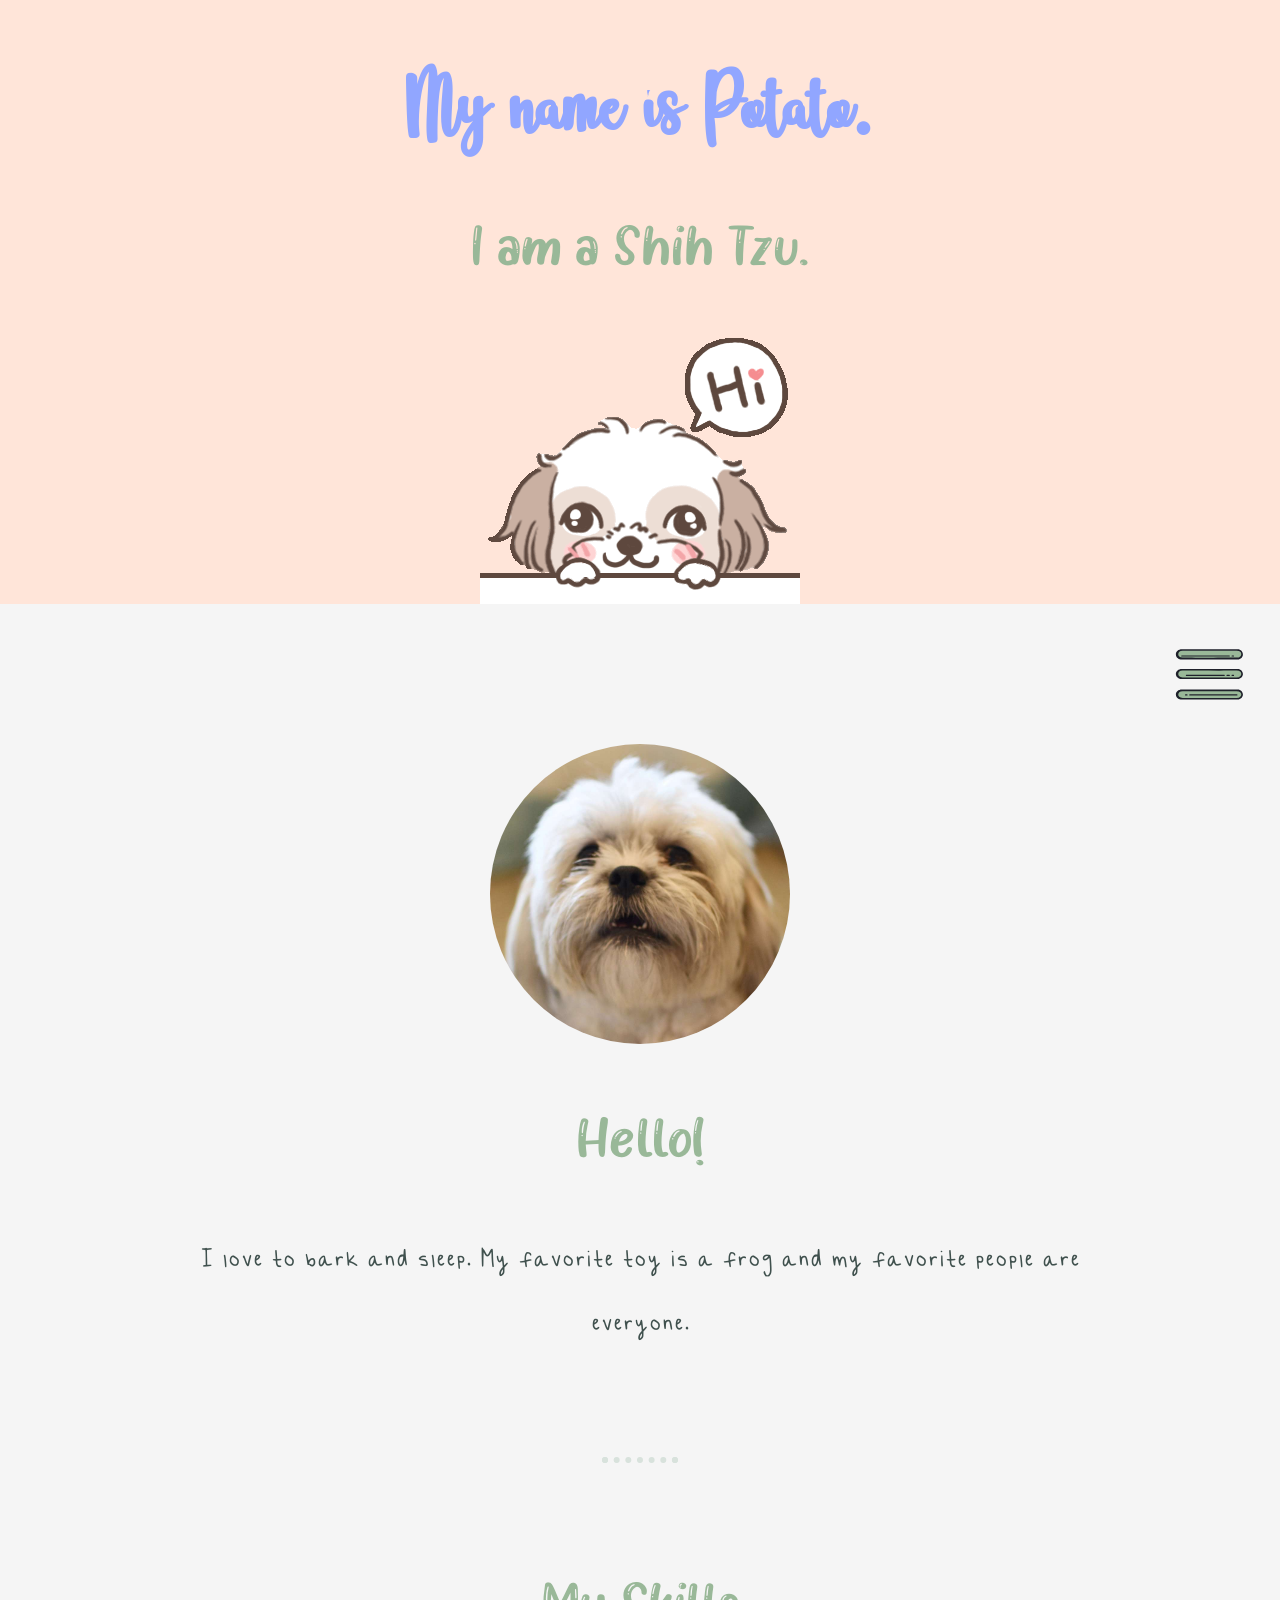
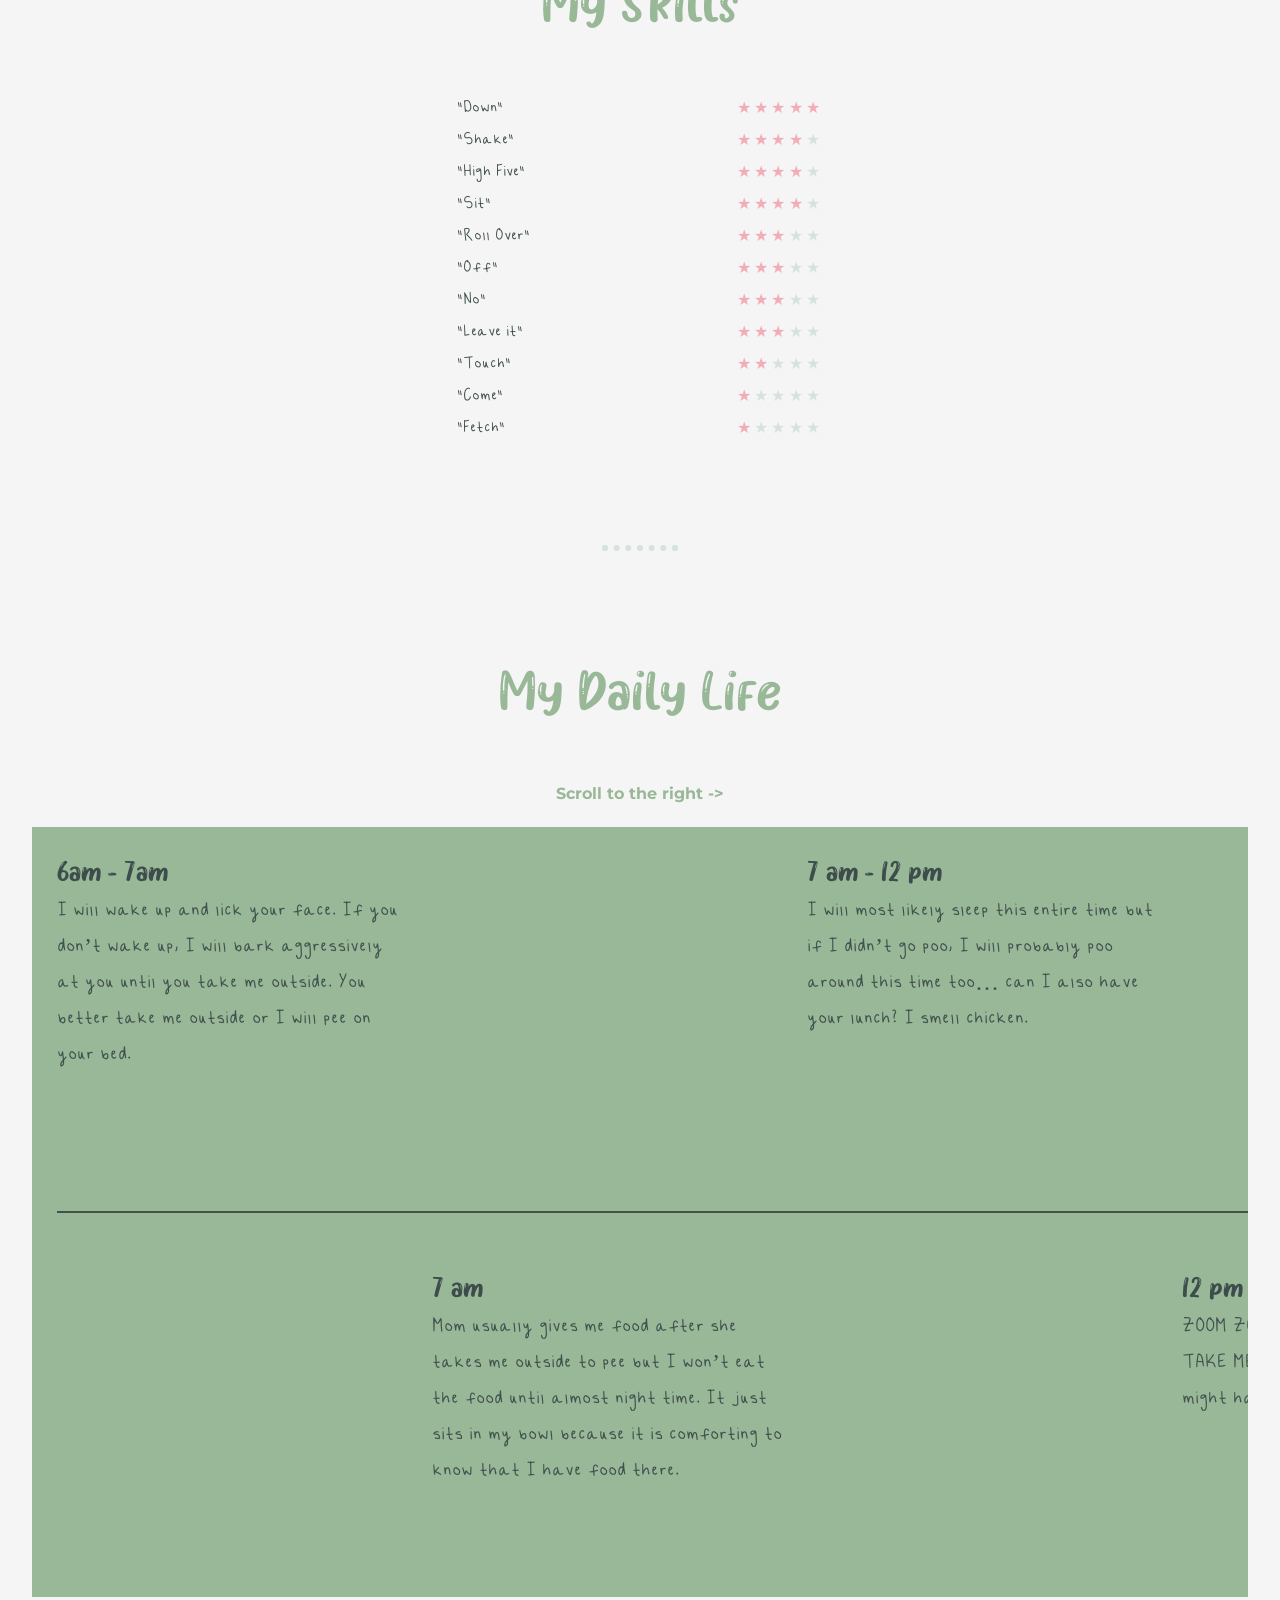
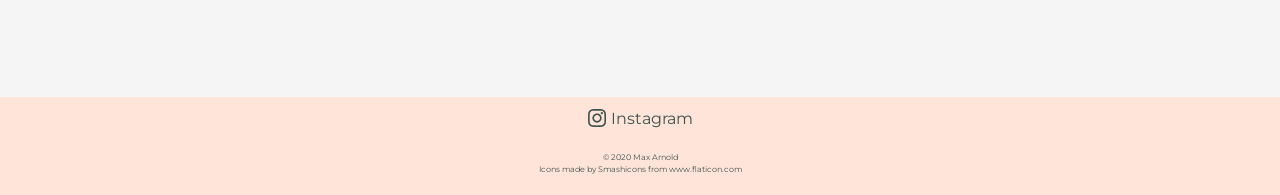
==== commit 46db81d1: "fixed navigation and added placeholder web pages" ====
--- a/index.html
+++ b/index.html
@@ -19,7 +19,6 @@
     <link rel="stylesheet" href="css/main.css">
     <link rel="stylesheet" href="https://fonts.googleapis.com/css?family=Merriweather|Montserrat|Sacramento">
     <link rel="stylesheet" href="https://www.fontspace.com/plavea-font-f48588">
-    <script src="https://ajax.googleapis.com/ajax/libs/jquery/3.5.1/jquery.min.js" defer></script>
     <script src="js/main.js" defer></script>
 </head>
 
@@ -27,7 +26,7 @@
     <header>
         <h1>My name is Potato.</h1>
         <h2>I am a Shih Tzu.</h2>
-        <img src="img/profile/no-loop-potato.gif" alt="An animation of a shih tzu saying 'Hi'" class="gif">
+        <img class="header_img" src="img/profile/no-loop-potato.gif" alt="An animation of a shih tzu saying 'Hi'" class="gif">
         
     </header>
     <nav> 
@@ -45,10 +44,10 @@
             </svg>
         </div>
         <ul class="nav_menu">
-            <li><a href="#">Gallery</a></li>
-            <li><a href="#">Instructions</a></li>
-            <li><a href="#">Log</a></li>
-            <li><a href="#">Bio</a></li>
+            <li><a href="gallery.html">Gallery</a></li>
+            <li><a href="instructions.html">Instructions</a></li>
+            <li><a href="log.html">Log</a></li>
+            <li><a href="bio.html">Bio</a></li>
         </ul>
     </nav>
     <main>
@@ -125,47 +124,8 @@
                 </ul>
             </div>
         </section>
-<!-- 
-        <section class="gallery">
-            <figure>
-                <div class="container"><img src="img/gallery/couch_potato-g.jpeg" alt=""></div>
-            </figure>
-            <figure>
-                <div class="container"><img src="img/gallery/floor_potato-g.jpeg" alt=""></div>
-            </figure>
-            <figure>
-                <div class="container"><img src="" alt=""></div>
-                <figcaption></figcaption>
-            </figure>
-            <figure>
-                <div class="container"><img src="" alt=""></div>
-                <figcaption></figcaption>
-            </figure>
-            <figure>
-                <div class="container"><img src="" alt=""></div>
-                <figcaption></figcaption>
-            </figure>
-            <figure>
-                <div class="container"><img src="" alt=""></div>
-                <figcaption></figcaption>
-            </figure>
-            <figure>
-                <div class="container"><img src="" alt=""></div>
-                <figcaption></figcaption>
-            </figure>
-            <figure>
-                <div class="container"><img src="" alt=""></div>
-                <figcaption></figcaption>
-            </figure>
-            <figure>
-                <div class="container"><img src="" alt=""></div>
-                <figcaption></figcaption>
-            </figure>
-        </section> -->
-
     </main>
     <footer>
-        
         <a href="https://www.instagram.com/potato.the.shihtzu/"><img src="img/icons/png/insta_blank.png" srcset="img/icons/svg/insta_blank.svg, img/icons/png/insta_blank.png" alt="instagram logo">Instagram</a>
         <div>
             <p>© 2020 Max Arnold</p>
--- a/css/main.css
+++ b/css/main.css
@@ -11,6 +11,11 @@
 @font-face {
 	font-family: "basic-font";
 	src: url("../fonts/BasicFontRegular-GOOlD.ttf") format("truetype");
+}
+
+@font-face {
+	font-family: "Adeline";
+	src: url("../fonts/Adeline.ttf") format("truetype");
 }
 
 /* Color Palette #D8E2DC#FFE5D9#FFCAD4#F4ACB7#9D8189 */
@@ -28,7 +33,7 @@
 }
 
 h1 {
-	font-family: "Sacramento", cursive;
+	font-family: "Adeline", cursive;
 	color: #91a6ff;
 	font-size: 5.25rem;
 	margin: 0;
@@ -63,10 +68,20 @@
 
 header {
 	background: #ffe5d9;
+	margin: 0;
+	padding: 3rem 0 0;
+}
+
+header h2{
+	margin: 2rem 1rem 0;
 }
 
 section {
 	margin-top: 100px;
+}
+
+section:first-of-type{
+	margin-top: 0;
 }
 
 section p {
@@ -131,6 +146,12 @@
 	width: 300px;
 }
 
+.header_img{
+	position: relative;
+	top: 29px;
+	margin-bottom: 6px;
+}
+
 /* --- Navigation --- */
 
 nav {
@@ -142,12 +163,19 @@
 nav ul {
 	display: flex;
 	visibility: hidden;
+	height: 0px;
 	flex-flow: column;
-	margin: 0;
+	margin: 0 0 35px;
 	padding: 0;
 	width: 100%;
-	-webkit-transition: all 1s ease-in-out;
-	transition: all 1s ease-in-out;
+	-webkit-transition: all 0.5s ease-in-out;
+	transition: all 0.5s ease-in-out;
+	overflow: hidden;
+}
+
+.nav_trans{
+	height: 192px;
+	visibility: visible;
 }
 
 nav ul li {
@@ -160,7 +188,6 @@
 	color: #99b898;
 	text-decoration: none;
 }
-
 /* Hamburger Menu */
 
 nav div {
@@ -178,19 +205,27 @@
 	fill: #ffe5d9;
 }
 
-@media screen and (min-width: 600px) {
+/* Media Queries for NAV */
+
+@media screen and (min-width: 768px) {
 	nav {
 		flex-flow: row-reverse;
+		height: 7.5rem;
 	}
 
 	nav ul {
 		flex-flow: row;
 		justify-content: space-evenly;
-		padding: 0 0 0 1rem;
+		height: 7.5rem;
+		width: 0;
+	}
+
+	.nav_trans {
+		width: 100%;
+		height: inherit;
 	}
 
 	nav ul li {
-		padding: 1rem;
 		display: flex;
 		align-self: center;
 	}
@@ -201,7 +236,11 @@
 
 	nav svg {
 		width: 7.5rem;
-		height: 7.5rem;
+		height: 7.5rem;	
+	}
+
+	nav div{
+		align-self: flex-start;
 	}
 }
 /* --- Skills Section --- */
@@ -267,7 +306,6 @@
 .daily_life > div {
 	/* background: url(../img/icons/png/001-moon.png), url(../img/icons/png/002-sunny.png), #99b898; */
 	/* background: url(../img/icons/svg/001-moon.svg) right/30% no-repeat, url(../img/icons/svg/002-sunny.svg) left/30% no-repeat, #99b898; */
-	/* background: url(../img/icons/png/night-day.jpeg) scroll left/cover no-repeat; */
 	background-color: #99b898;
 	background-blend-mode: screen;
 	width: 100%;
@@ -283,6 +321,7 @@
 	row-gap: 25px;
 	column-gap: 25px;
 	height: 80vh;
+	list-style-type: none;
 }
 
 /* Event box */
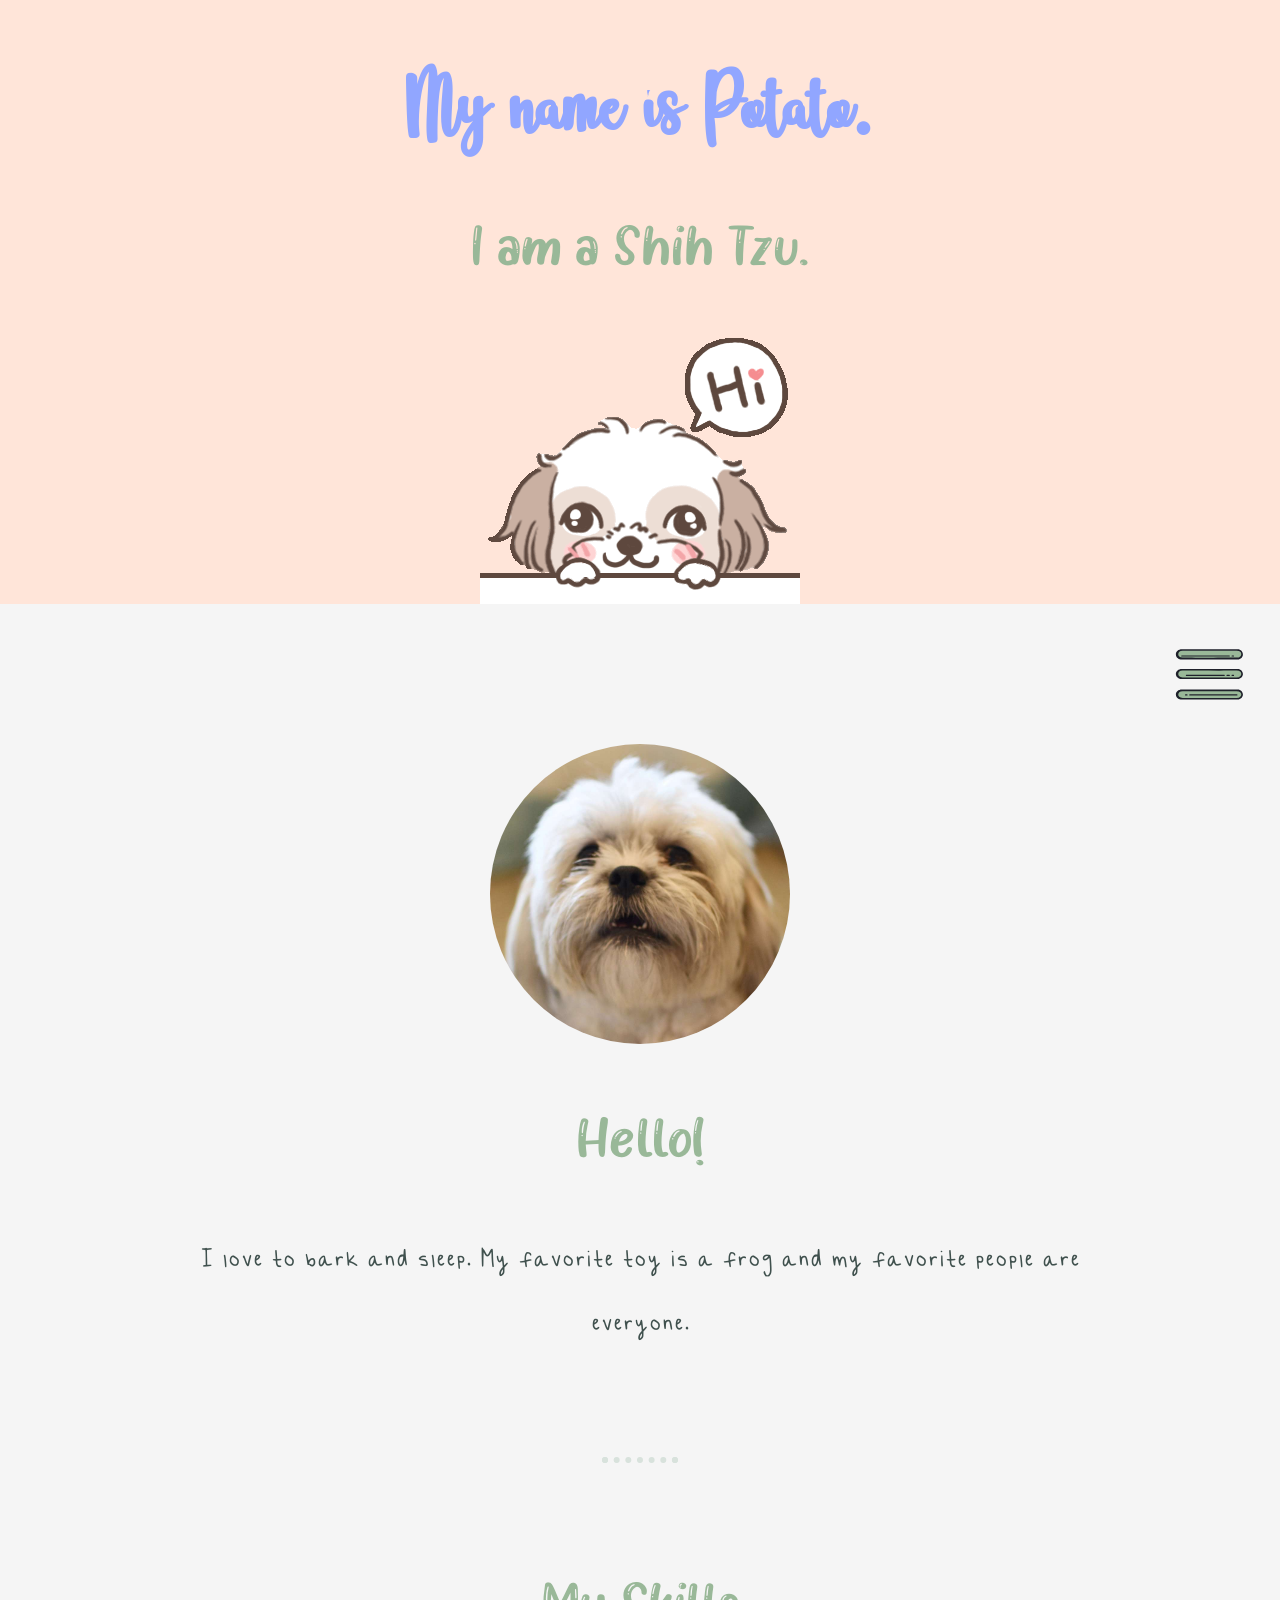
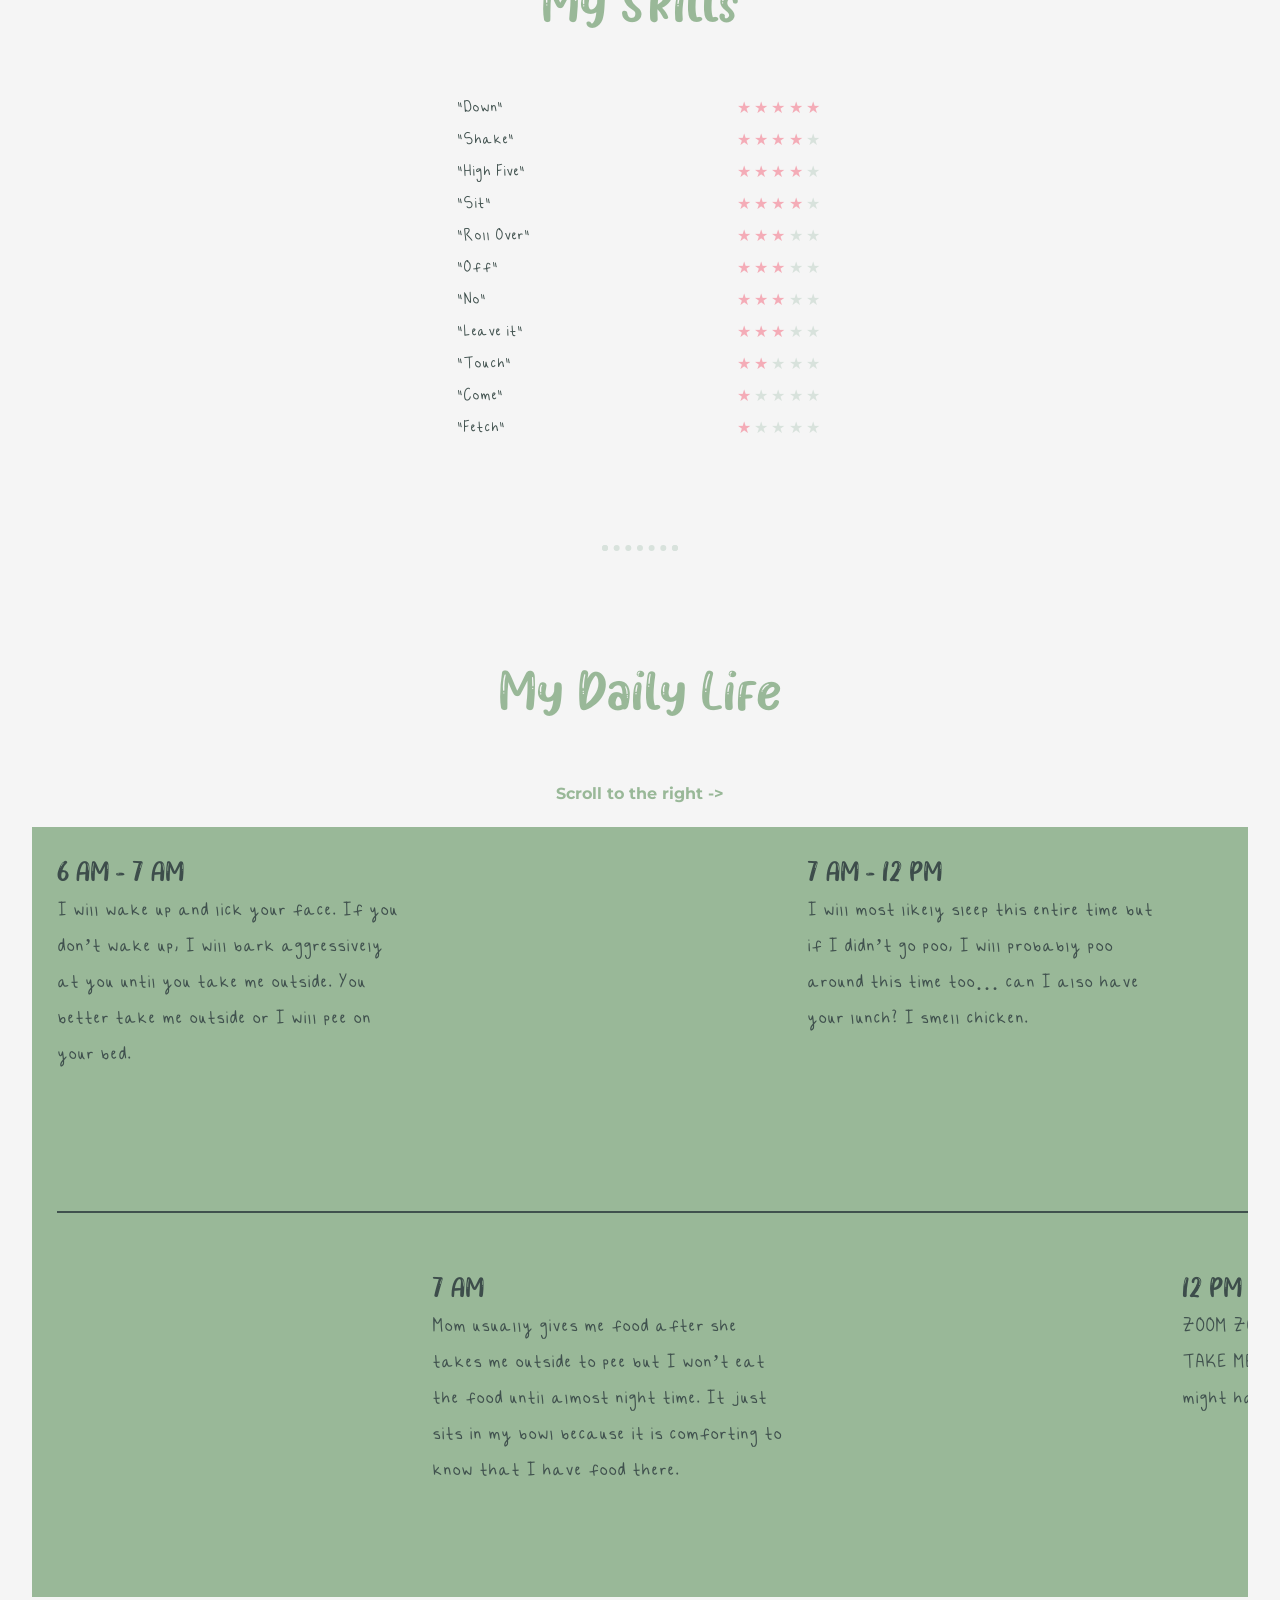
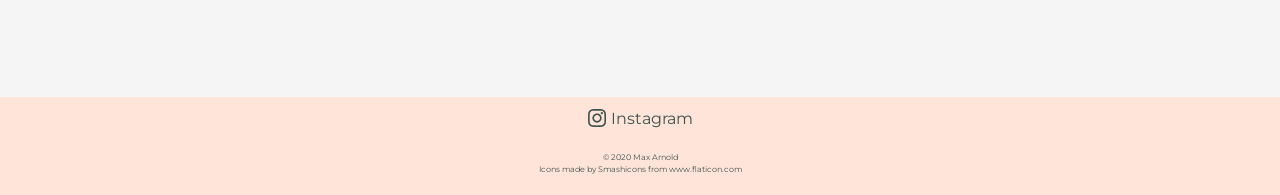
==== commit 17e70d2d: "made fixes to schedule" ====
--- a/index.html
+++ b/index.html
@@ -4,6 +4,7 @@
 
 <head>
     <title>Potato</title>
+    <!-- Everything below will be on every page -->
     <meta http-equiv="content-type" content="text/html;charset=utf-8">
     <meta name="viewport" content="width=device-width, initial-scale=1">
     <!-- <meta name="description" content="Max's personal website. It's a work in progress.">
@@ -20,8 +21,8 @@
     <link rel="stylesheet" href="https://fonts.googleapis.com/css?family=Merriweather|Montserrat|Sacramento">
     <link rel="stylesheet" href="https://www.fontspace.com/plavea-font-f48588">
     <script src="js/main.js" defer></script>
+    <!-- Everything above will be on every page -->
 </head>
-
 <body>
     <header>
         <h1>My name is Potato.</h1>
@@ -30,8 +31,8 @@
         
     </header>
     <nav> 
-        <div>
-            <svg class="nav_button" width="399px" height="398px" viewBox="0 0 399 398" version="1.1" xmlns:xlink="http://www.w3.org/1999/xlink" xmlns="http://www.w3.org/2000/svg">
+        <div class="nav_button">
+            <svg width="399px" height="398px" viewBox="0 0 399 398" version="1.1" xmlns:xlink="http://www.w3.org/1999/xlink" xmlns="http://www.w3.org/2000/svg">
                 <desc>Created with Lunacy</desc>
                 <g id="icons8-menu">
                     <g id="surface8550592">
@@ -44,10 +45,10 @@
             </svg>
         </div>
         <ul class="nav_menu">
-            <li><a href="gallery.html">Gallery</a></li>
-            <li><a href="instructions.html">Instructions</a></li>
             <li><a href="log.html">Log</a></li>
-            <li><a href="bio.html">Bio</a></li>
+            <li><a class="placeholder_link" href="gallery.html">Gallery</a></li>
+            <li><a class="placeholder_link" href="instructions.html">Instructions</a></li>
+            <li><a class="placeholder_link" href="bio.html">Bio</a></li>
         </ul>
     </nav>
     <main>
@@ -113,13 +114,13 @@
             <h4 class="directions">Scroll to the right -></h4>
             <div>
                 <ul class="yscroll">
-                    <li class="box box1"><h3>6am - 7am</h3>I will wake up and lick your face. If you don’t wake up, I will bark aggressively at you until you take me outside. You better take me outside or I will pee on your bed.</li>
-                    <li class="box box2"><h3>7 am</h3>Mom usually gives me food after she takes me outside to pee but I won’t eat the food until almost night time. It just sits in my bowl because it is comforting to know that I have food there.</li>
-                    <li class="box box3"><h3>7 am - 12 pm</h3>I will most likely sleep this entire time but if I didn’t go poo, I will probably poo around this time too… can I also have your lunch? I smell chicken.</li>
-                    <li class="box box4"><h3>12 pm - 3pm</h3>ZOOM ZOOM, I’M A RACE CAR. PLEASE TAKE ME ON WALKS! I’M BORED. Also, I might have to pee.</li>
-                    <li class="box box5"><h3>3 pm - 4pm</h3>Hmm, kinda tired from all that running around. Let me just nap…</li>
-                    <li class="box box6"><h3>5pm - 9pm</h3>OOOH ENERGIZED AGAIN!!! LET'S PLAY! I’m also hungry. Gimme food please. You hungry? You should eat. You look skinny. I need to pee.</li>
-                    <li class="box box7"><h3>9pm - 12am</h3>Can we go pee again please? Sorry, I have a small bladder. Good night, thanks for being with me.</li>
+                    <li class="box box1"><h3>6 AM - 7 AM</h3>I will wake up and lick your face. If you don’t wake up, I will bark aggressively at you until you take me outside. You better take me outside or I will pee on your bed.</li>
+                    <li class="box box2"><h3>7 AM</h3>Mom usually gives me food after she takes me outside to pee but I won’t eat the food until almost night time. It just sits in my bowl because it is comforting to know that I have food there.</li>
+                    <li class="box box3"><h3>7 AM - 12 PM</h3>I will most likely sleep this entire time but if I didn’t go poo, I will probably poo around this time too… can I also have your lunch? I smell chicken.</li>
+                    <li class="box box4"><h3>12 PM - 3 PM</h3>ZOOM ZOOM, I’M A RACE CAR. PLEASE TAKE ME ON WALKS! I’M BORED. Also, I might have to pee.</li>
+                    <li class="box box5"><h3>3 PM - 4 PM</h3>Hmm, kinda tired from all that running around. Let me just nap…</li>
+                    <li class="box box6"><h3>5 PM - 9 PM</h3>OOOH ENERGIZED AGAIN!!! LET'S PLAY! I’m also hungry. Gimme food please. You hungry? You should eat. You look skinny. I need to pee.</li>
+                    <li class="box box7"><h3>9 PM - 12 AM</h3>Can we go pee again please? Sorry, I have a small bladder. Good night, thanks for being with me.</li>
                     <hr>
                 </ul>
             </div>
--- a/css/main.css
+++ b/css/main.css
@@ -72,7 +72,7 @@
 	padding: 3rem 0 0;
 }
 
-header h2{
+header h2 {
 	margin: 2rem 1rem 0;
 }
 
@@ -80,7 +80,7 @@
 	margin-top: 100px;
 }
 
-section:first-of-type{
+section:first-of-type {
 	margin-top: 0;
 }
 
@@ -146,7 +146,7 @@
 	width: 300px;
 }
 
-.header_img{
+.header_img {
 	position: relative;
 	top: 29px;
 	margin-bottom: 6px;
@@ -173,7 +173,7 @@
 	overflow: hidden;
 }
 
-.nav_trans{
+.nav_trans {
 	height: 192px;
 	visibility: visible;
 }
@@ -188,20 +188,25 @@
 	color: #99b898;
 	text-decoration: none;
 }
+
+/* Placeholder Link Styling */
+.placeholder_link {
+	text-decoration: line-through;
+}
 /* Hamburger Menu */
 
 nav div {
 	align-self: flex-end;
 }
-nav svg {
+.nav_button svg {
 	width: 4rem;
 	height: 4rem;
 }
-nav svg:hover {
+.nav_button svg:hover {
 	cursor: pointer;
 }
 
-nav svg:hover .bg_circle {
+.nav_button svg:hover .bg_circle {
 	fill: #ffe5d9;
 }
 
@@ -234,12 +239,12 @@
 		font-size: 3rem;
 	}
 
-	nav svg {
+	.nav_button svg {
 		width: 7.5rem;
-		height: 7.5rem;	
-	}
-
-	nav div{
+		height: 7.5rem;
+	}
+
+	.nav_button {
 		align-self: flex-start;
 	}
 }
@@ -407,3 +412,5 @@
 	max-width: 100%;
 	vertical-align: middle;
 }
+
+/* Other Page Styling */
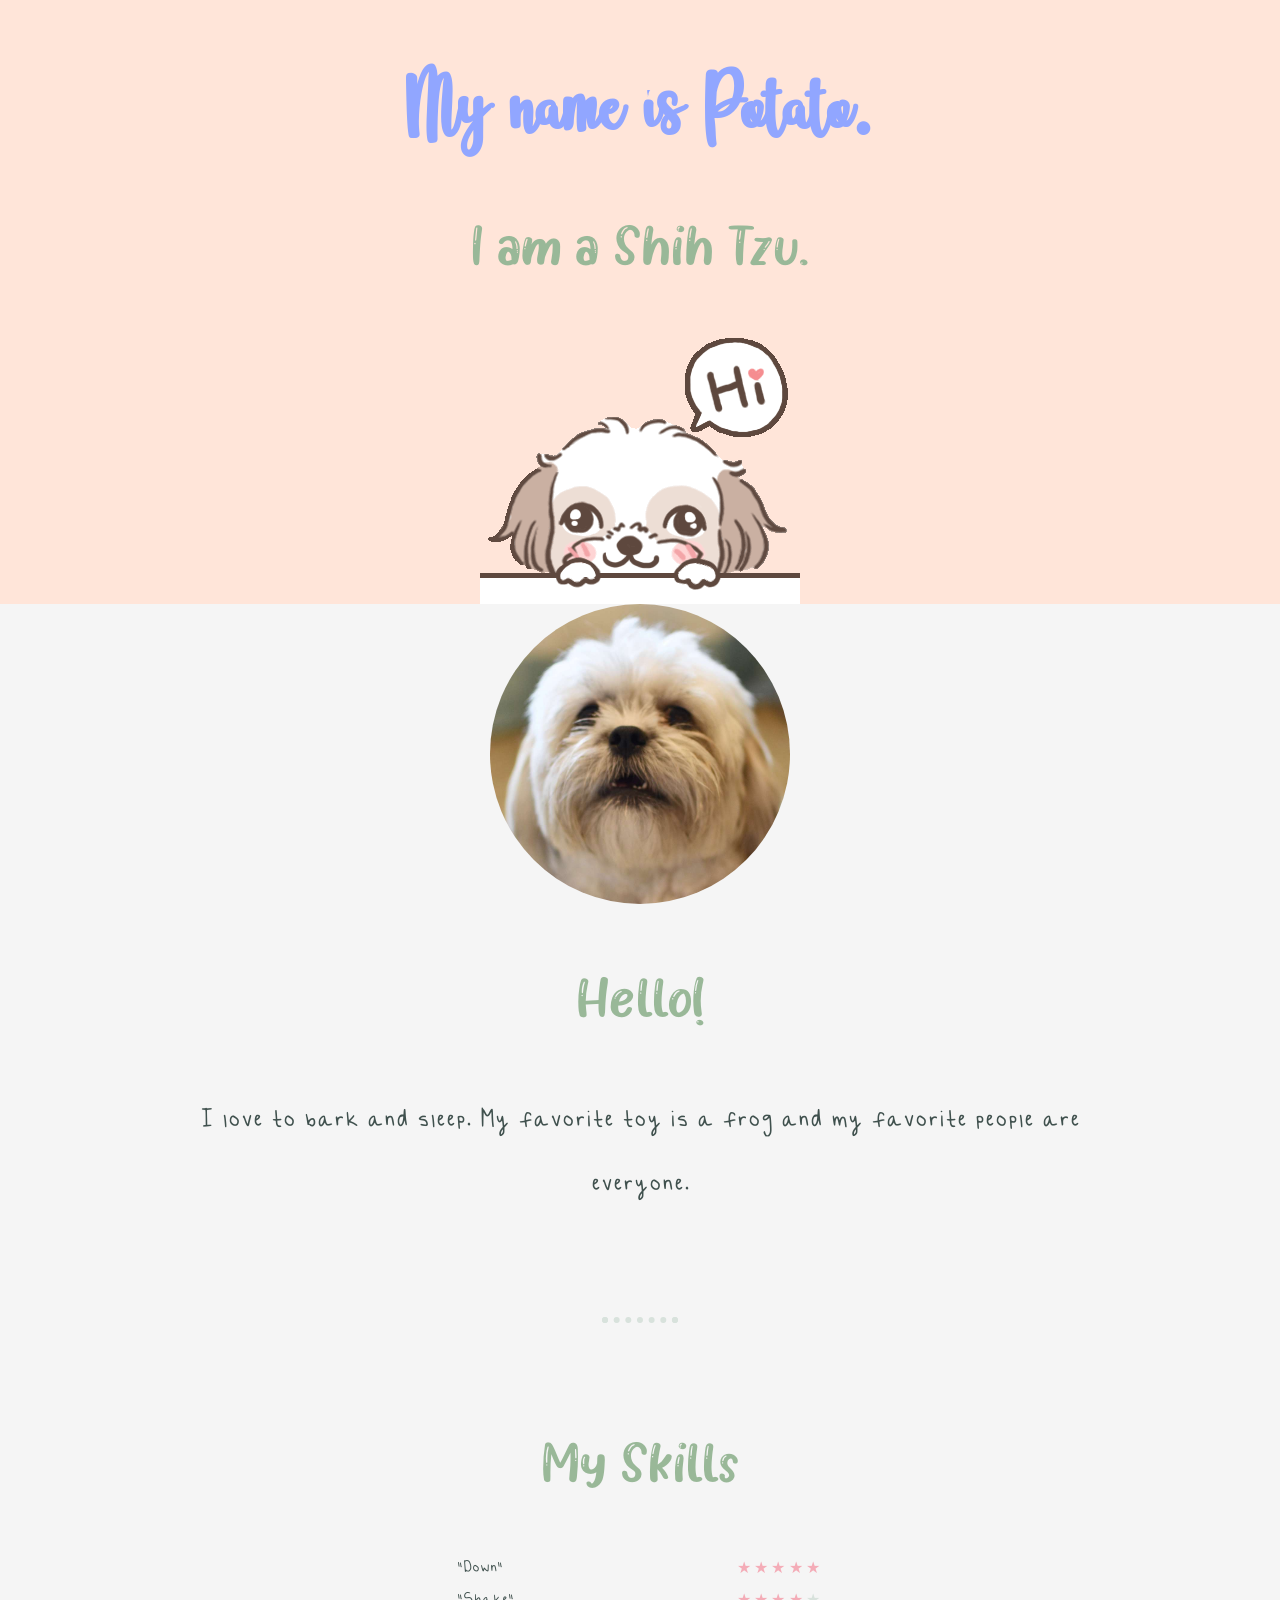
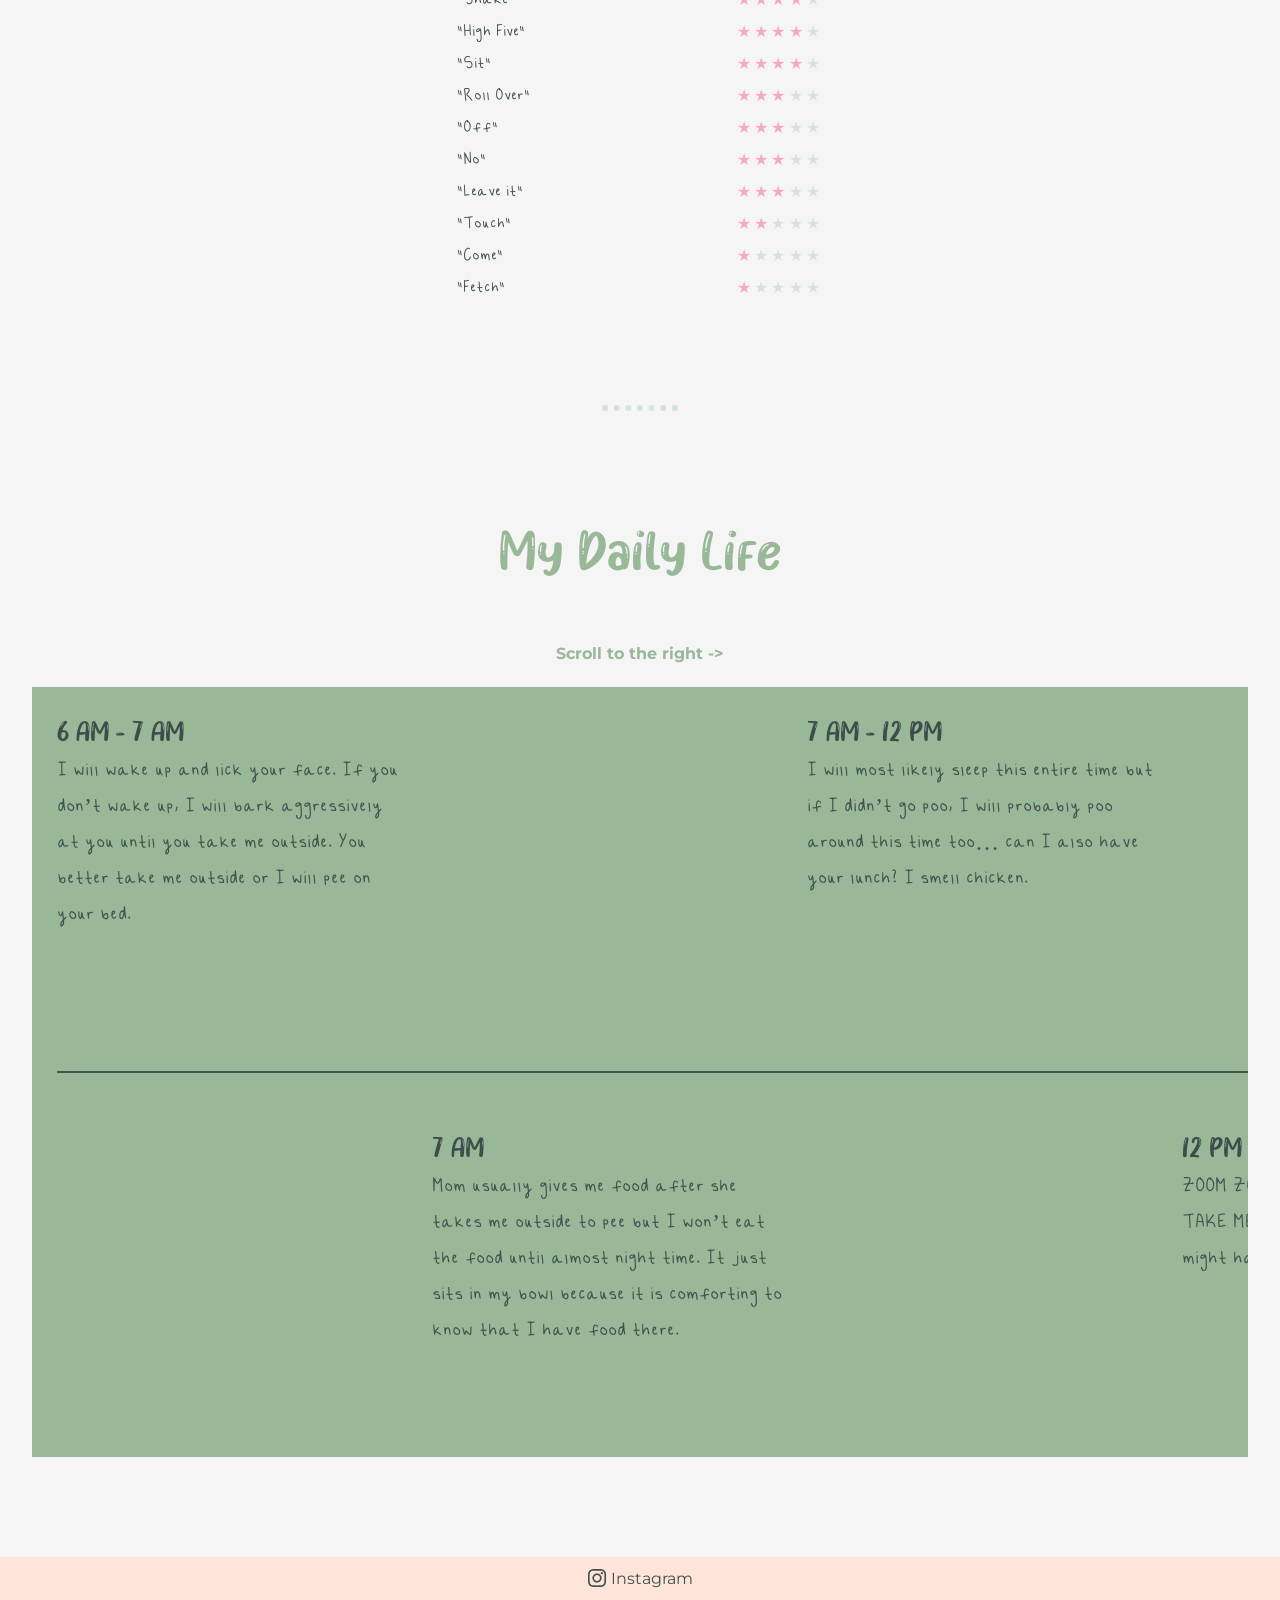
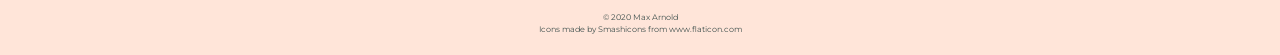
==== commit 795ce665: "commented out navigation on index.html" ====
--- a/index.html
+++ b/index.html
@@ -30,7 +30,7 @@
         <img class="header_img" src="img/profile/no-loop-potato.gif" alt="An animation of a shih tzu saying 'Hi'" class="gif">
         
     </header>
-    <nav> 
+    <!-- <nav> 
         <div class="nav_button">
             <svg width="399px" height="398px" viewBox="0 0 399 398" version="1.1" xmlns:xlink="http://www.w3.org/1999/xlink" xmlns="http://www.w3.org/2000/svg">
                 <desc>Created with Lunacy</desc>
@@ -50,7 +50,7 @@
             <li><a class="placeholder_link" href="instructions.html">Instructions</a></li>
             <li><a class="placeholder_link" href="bio.html">Bio</a></li>
         </ul>
-    </nav>
+    </nav> -->
     <main>
         <section class="profile">
         <img class="pro" src="img/profile/ears_down300px.jpg" srcset="img/profile/ears_down1000px.jpg, img/profile/ears_down600px.jpg, img/profile/ears_down300px.jpg"alt="Potato with her ears down.">
--- a/css/main.css
+++ b/css/main.css
@@ -222,7 +222,7 @@
 		flex-flow: row;
 		justify-content: space-evenly;
 		height: 7.5rem;
-		width: 0;
+		visibility: visible;
 	}
 
 	.nav_trans {
@@ -245,7 +245,7 @@
 	}
 
 	.nav_button {
-		align-self: flex-start;
+		display: none;
 	}
 }
 /* --- Skills Section --- */
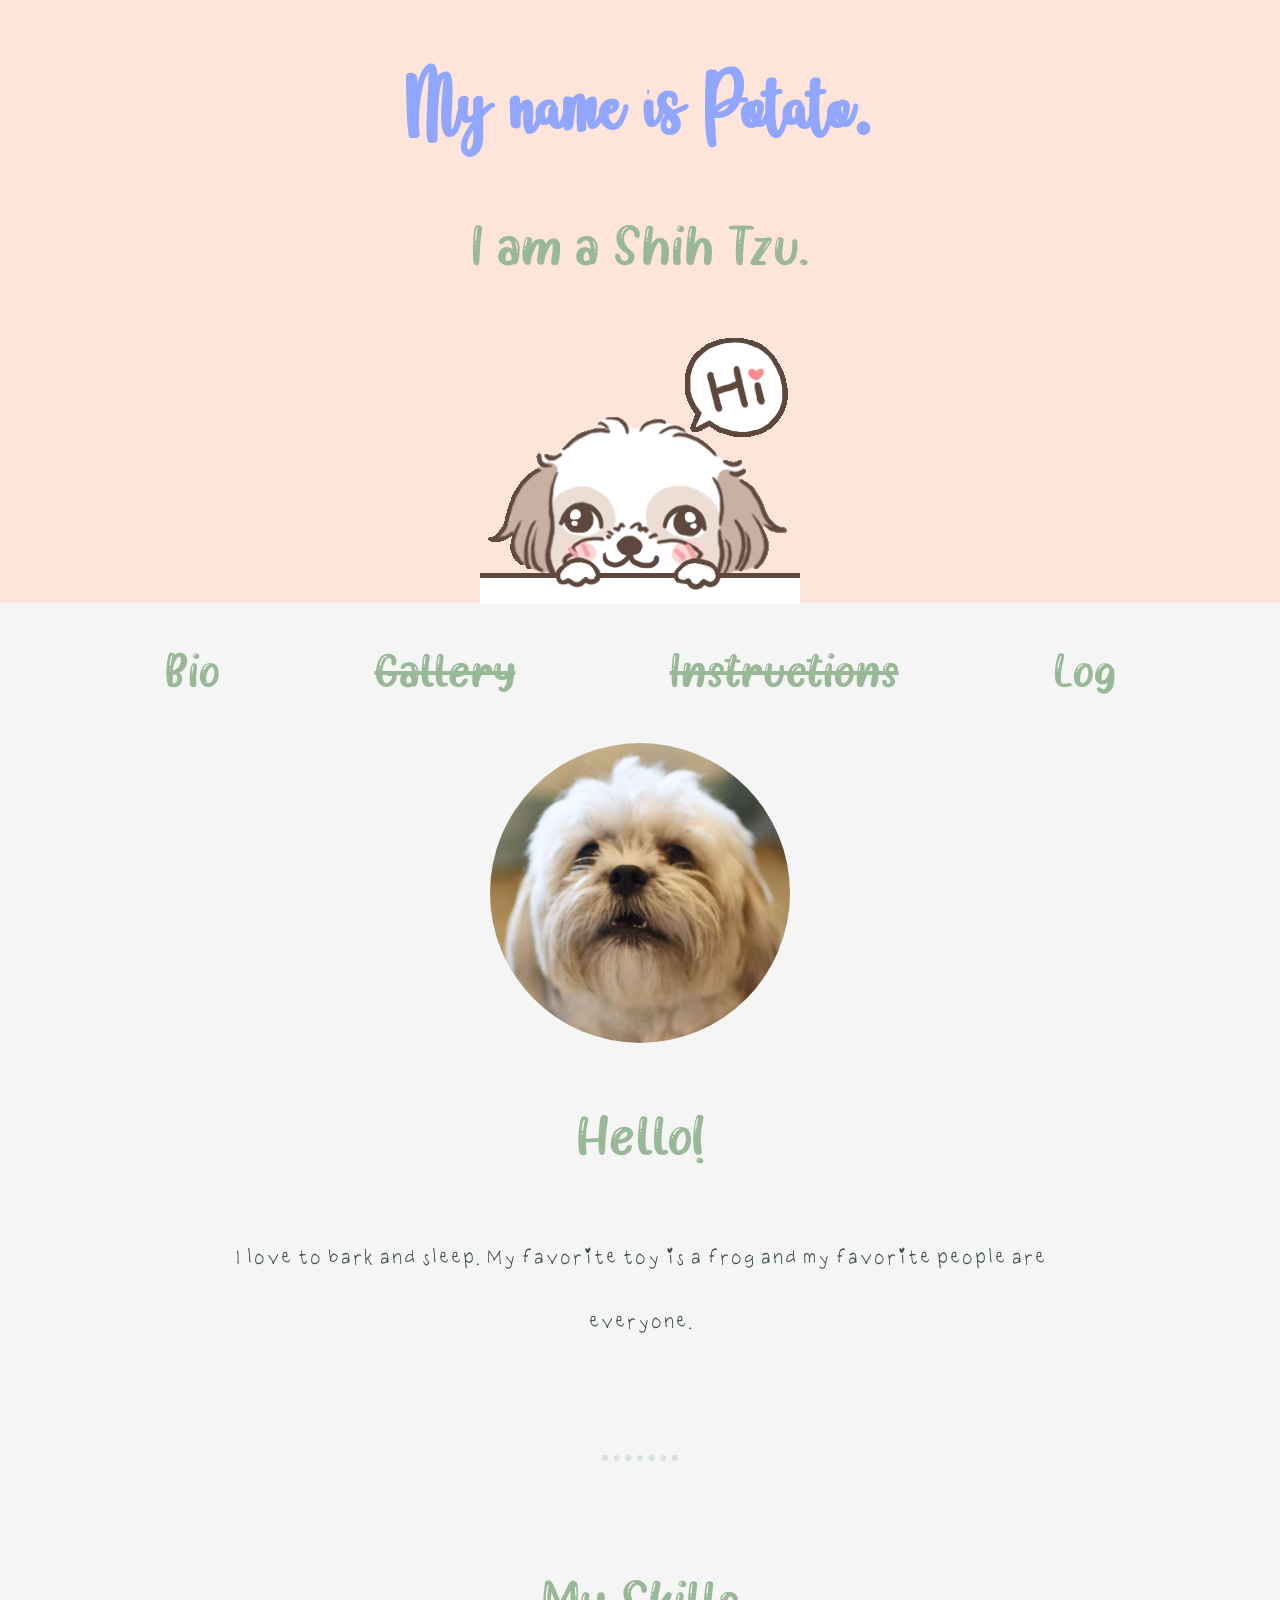
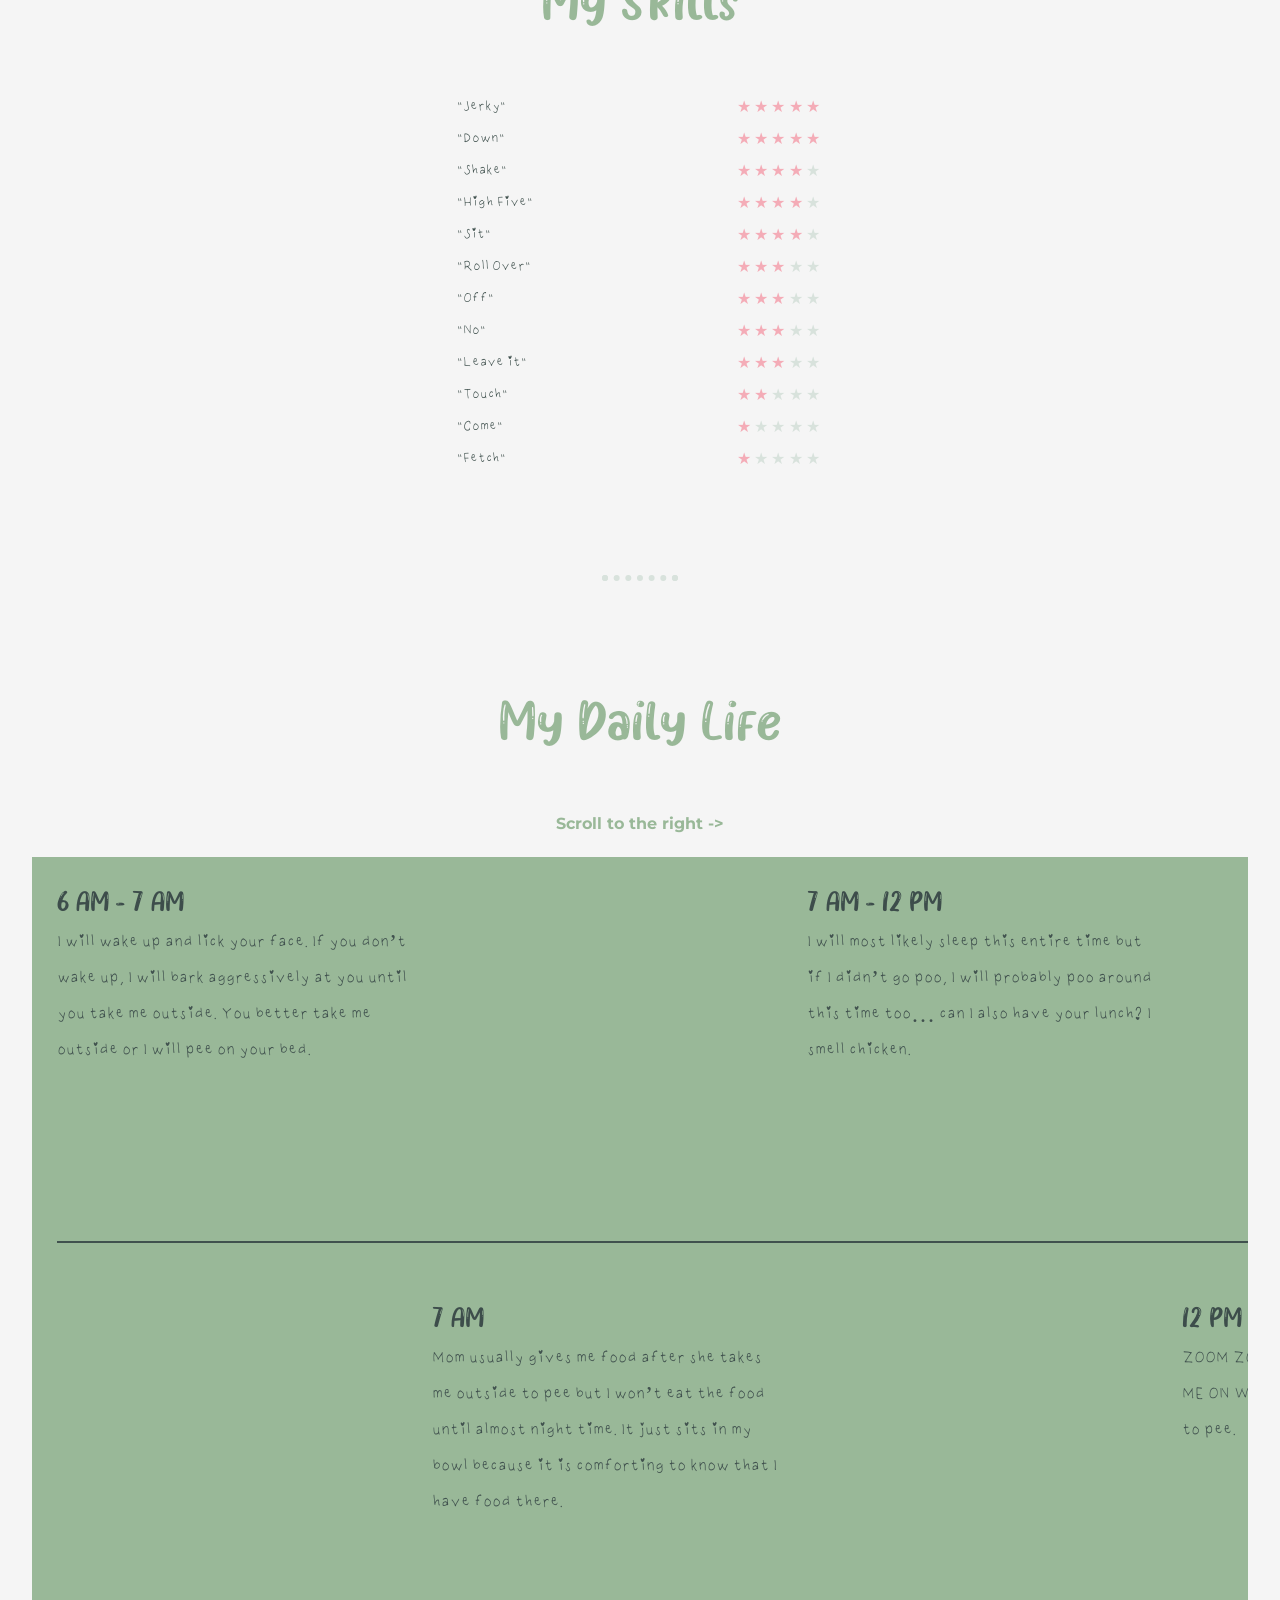
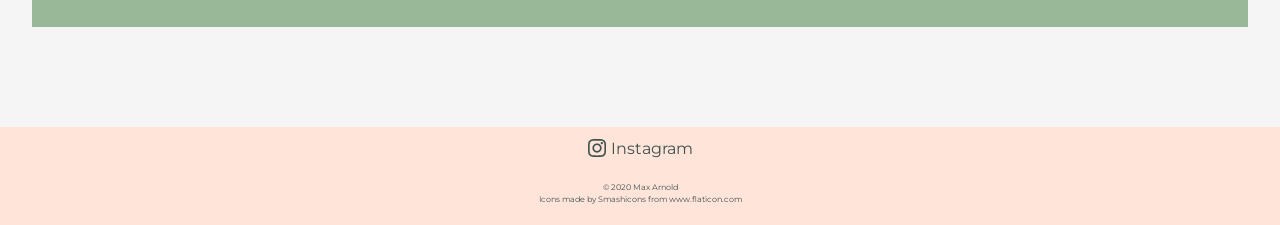
==== commit 526a0549: "first draft of bio page" ====
--- a/index.html
+++ b/index.html
@@ -30,7 +30,7 @@
         <img class="header_img" src="img/profile/no-loop-potato.gif" alt="An animation of a shih tzu saying 'Hi'" class="gif">
         
     </header>
-    <!-- <nav> 
+    <nav> 
         <div class="nav_button">
             <svg width="399px" height="398px" viewBox="0 0 399 398" version="1.1" xmlns:xlink="http://www.w3.org/1999/xlink" xmlns="http://www.w3.org/2000/svg">
                 <desc>Created with Lunacy</desc>
@@ -45,12 +45,12 @@
             </svg>
         </div>
         <ul class="nav_menu">
-            <li><a href="log.html">Log</a></li>
+            <li><a href="bio.html">Bio</a></li>   
             <li><a class="placeholder_link" href="gallery.html">Gallery</a></li>
             <li><a class="placeholder_link" href="instructions.html">Instructions</a></li>
-            <li><a class="placeholder_link" href="bio.html">Bio</a></li>
+            <li><a href="log.html">Log</a></li>
         </ul>
-    </nav> -->
+    </nav>
     <main>
         <section class="profile">
         <img class="pro" src="img/profile/ears_down300px.jpg" srcset="img/profile/ears_down1000px.jpg, img/profile/ears_down600px.jpg, img/profile/ears_down300px.jpg"alt="Potato with her ears down.">
@@ -62,6 +62,10 @@
             <h2>My Skills</h2>
             <!-- Ranking of skills: 54443222211 -->
             <table>
+                <tr>
+                    <td>"Jerky"</td>
+                    <td><span class="star">★</span><span class="star">★</span><span class="star">★</span><span class="star">★</span><span class="star">★</span></td>
+                </tr>
                 <tr>
                     <td>"Down"</td>
                     <td><span class="star">★</span><span class="star">★</span><span class="star">★</span><span class="star">★</span><span class="star">★</span></td>
--- a/css/main.css
+++ b/css/main.css
@@ -10,7 +10,7 @@
 
 @font-face {
 	font-family: "basic-font";
-	src: url("../fonts/BasicFontRegular-GOOlD.ttf") format("truetype");
+	src: url("../fonts/MessyHandwritten-Regular.ttf") format("truetype");
 }
 
 @font-face {
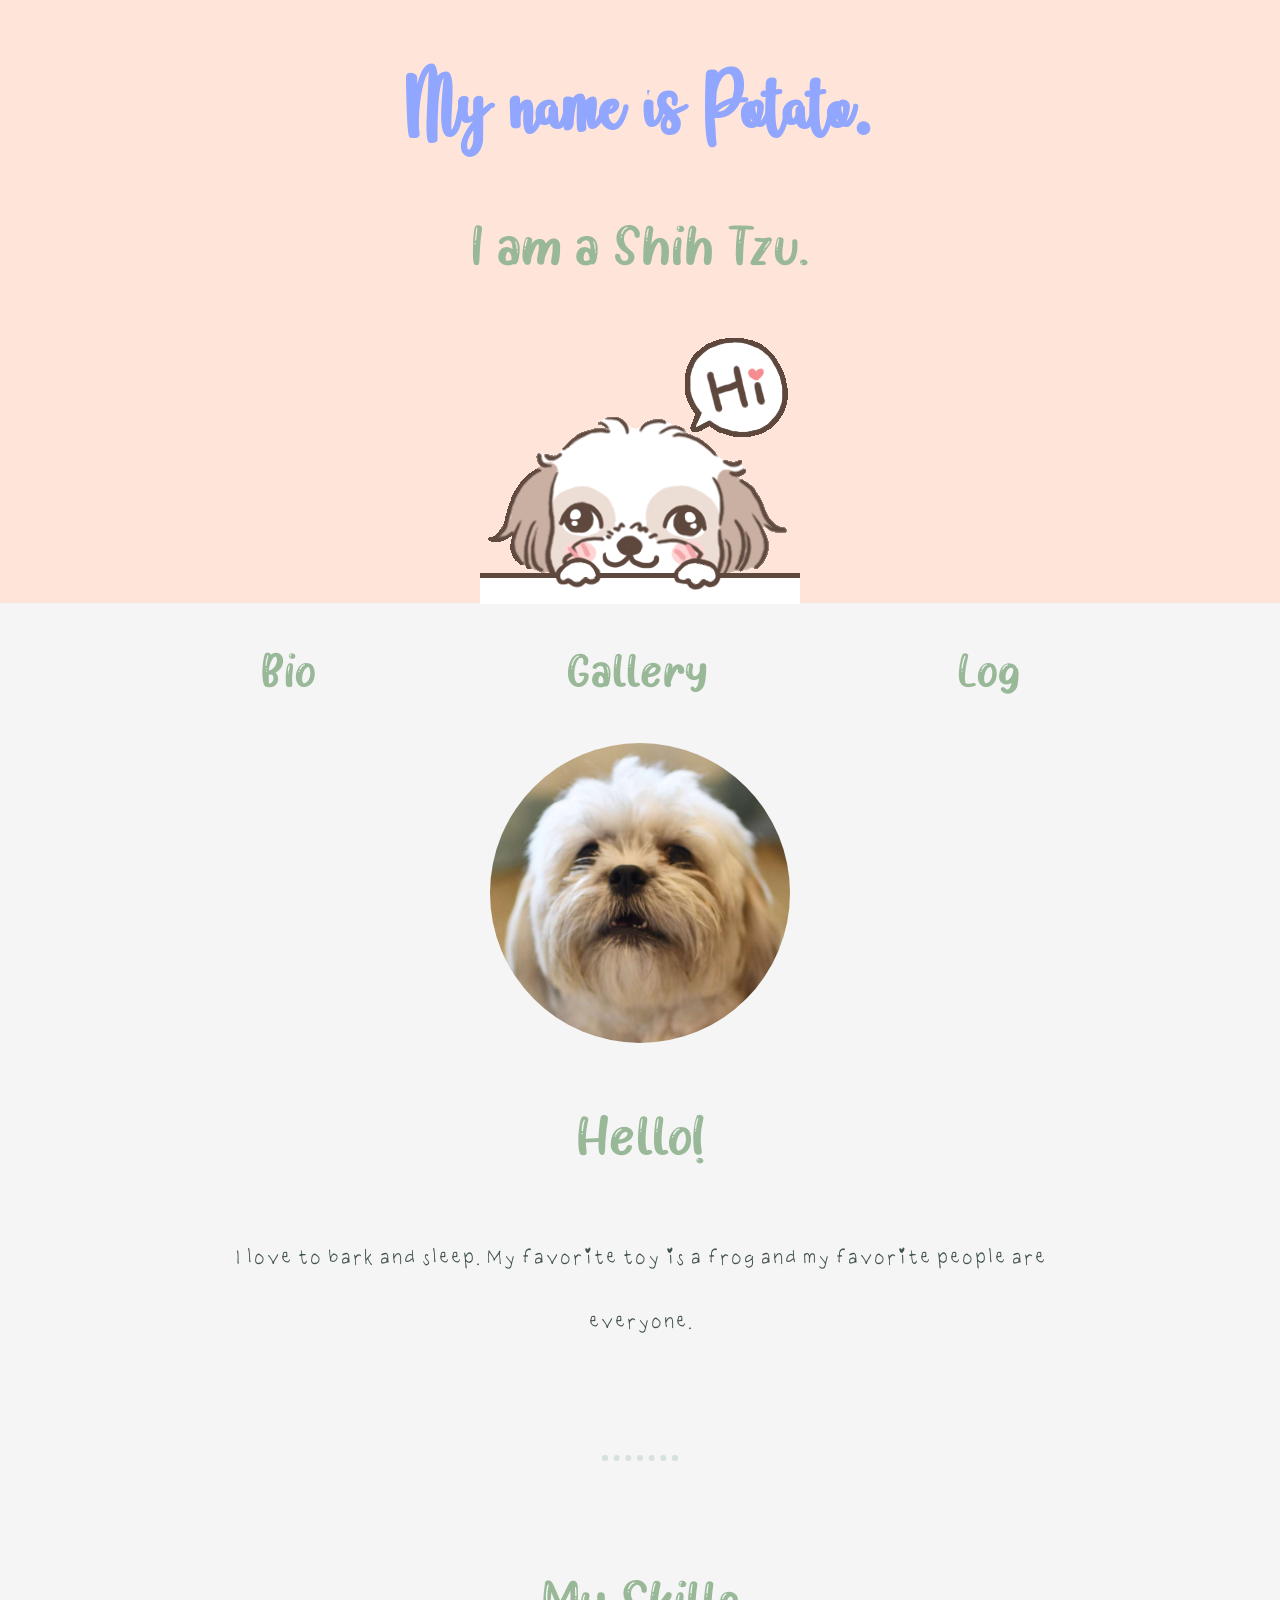
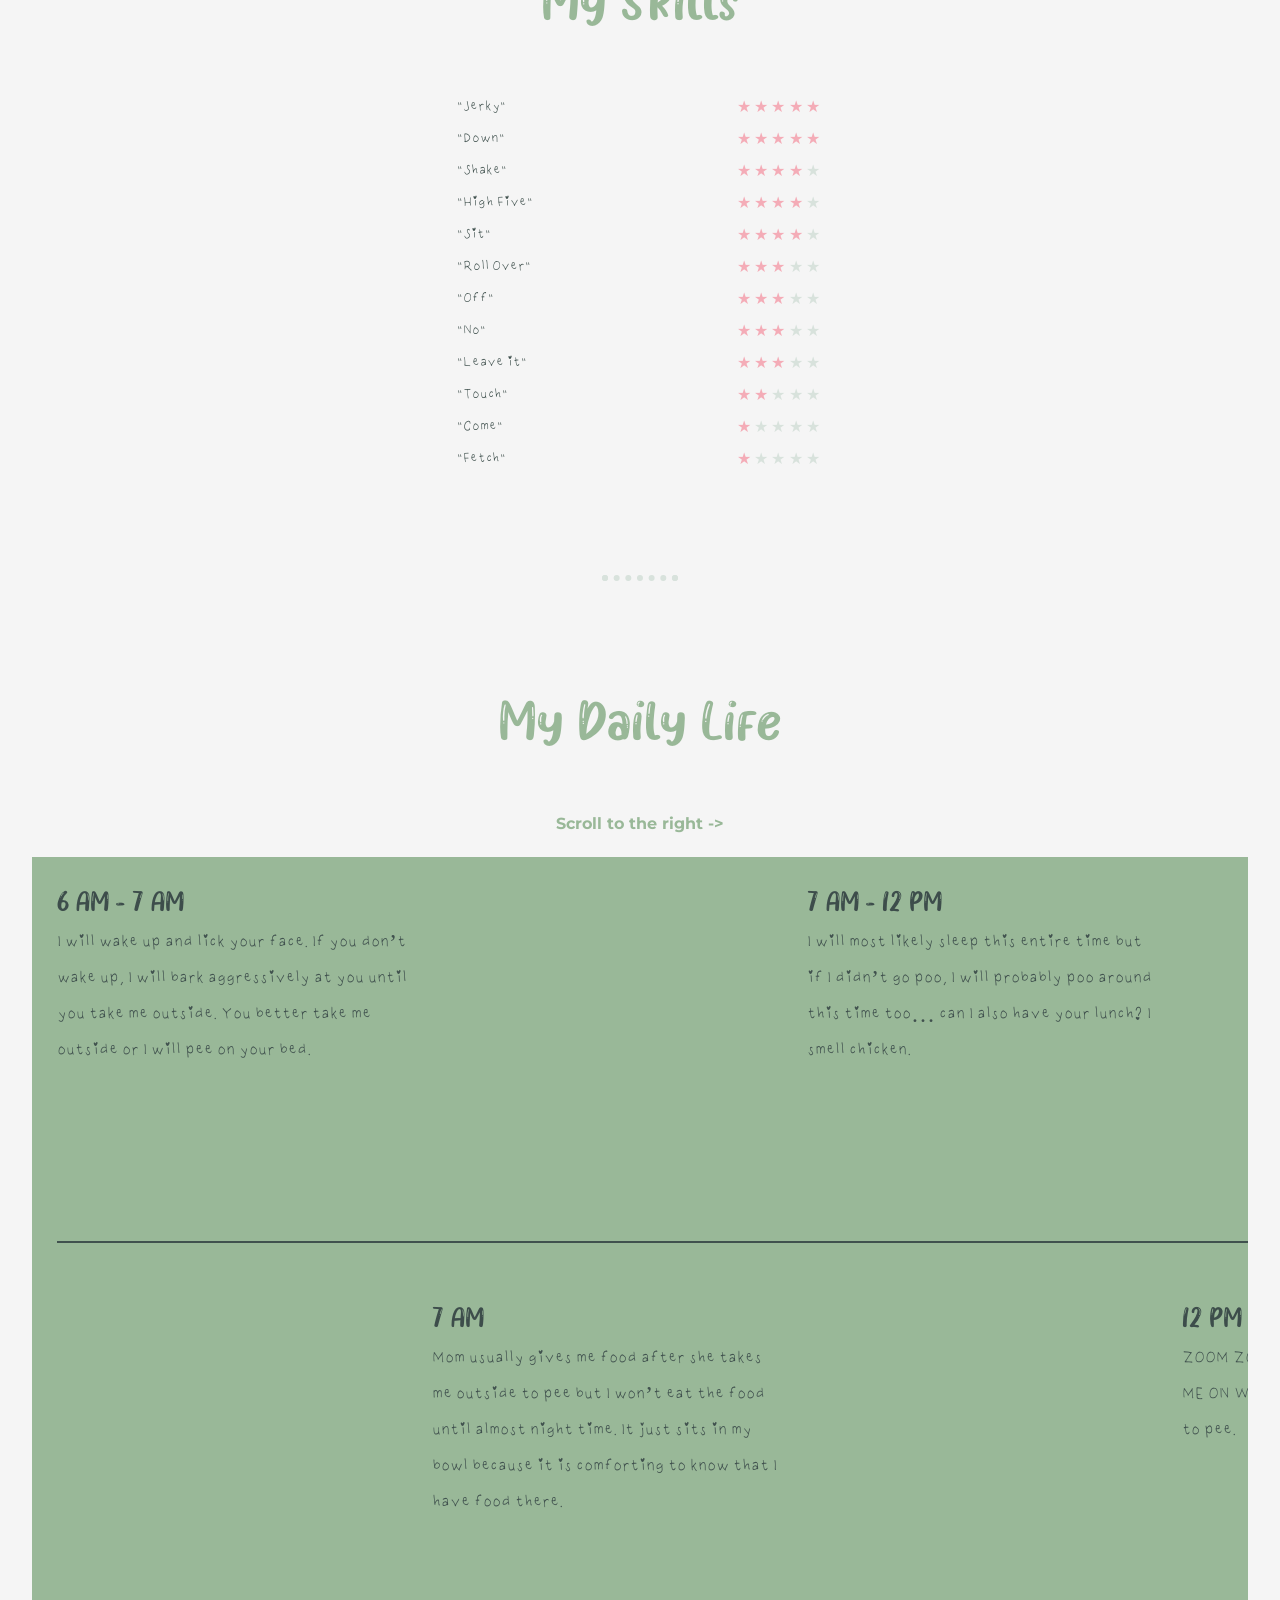
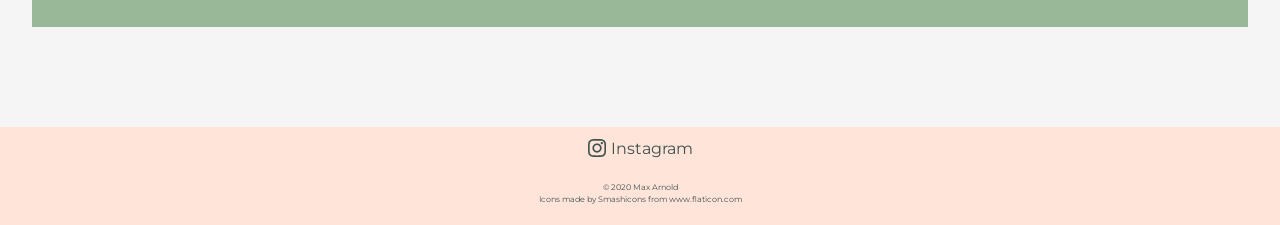
==== commit 6e22afe6: "added gallery page" ====
--- a/index.html
+++ b/index.html
@@ -46,8 +46,7 @@
         </div>
         <ul class="nav_menu">
             <li><a href="bio.html">Bio</a></li>   
-            <li><a class="placeholder_link" href="gallery.html">Gallery</a></li>
-            <li><a class="placeholder_link" href="instructions.html">Instructions</a></li>
+            <li><a href="gallery.html">Gallery</a></li>
             <li><a href="log.html">Log</a></li>
         </ul>
     </nav>
